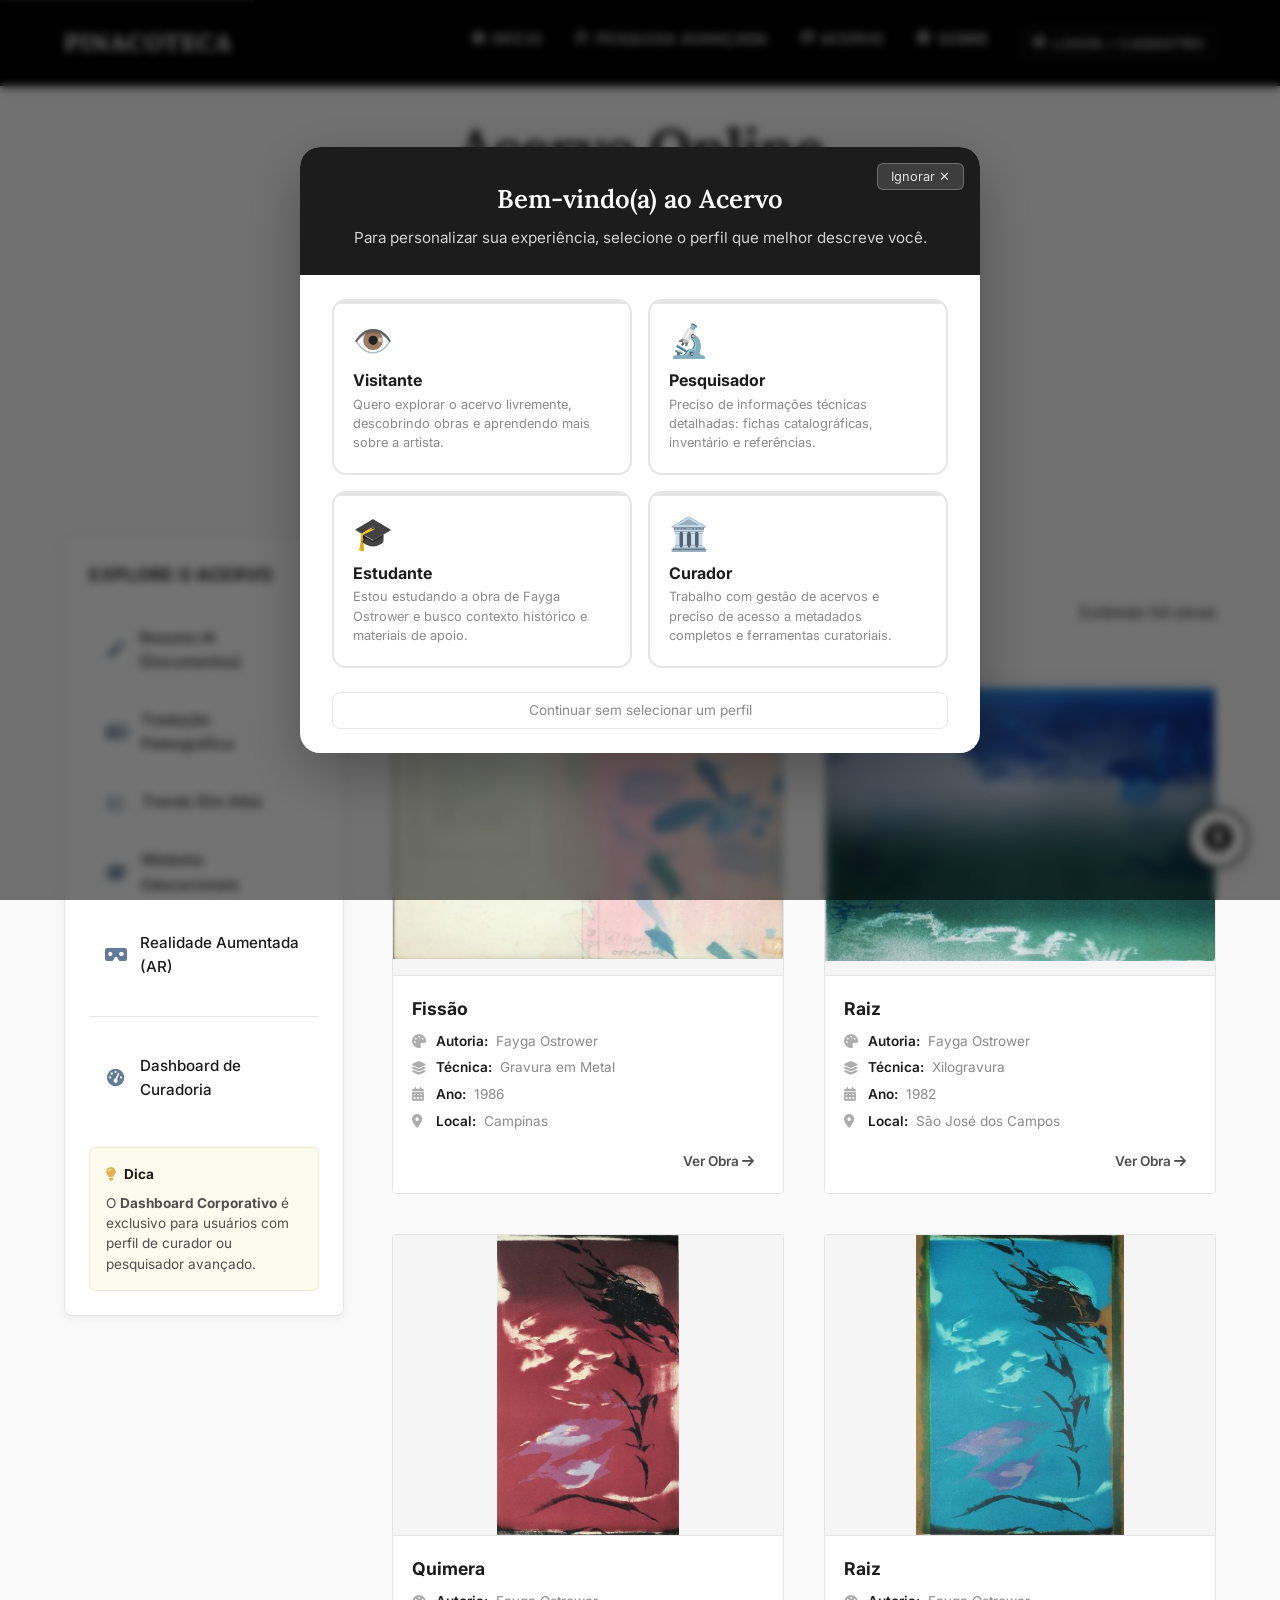
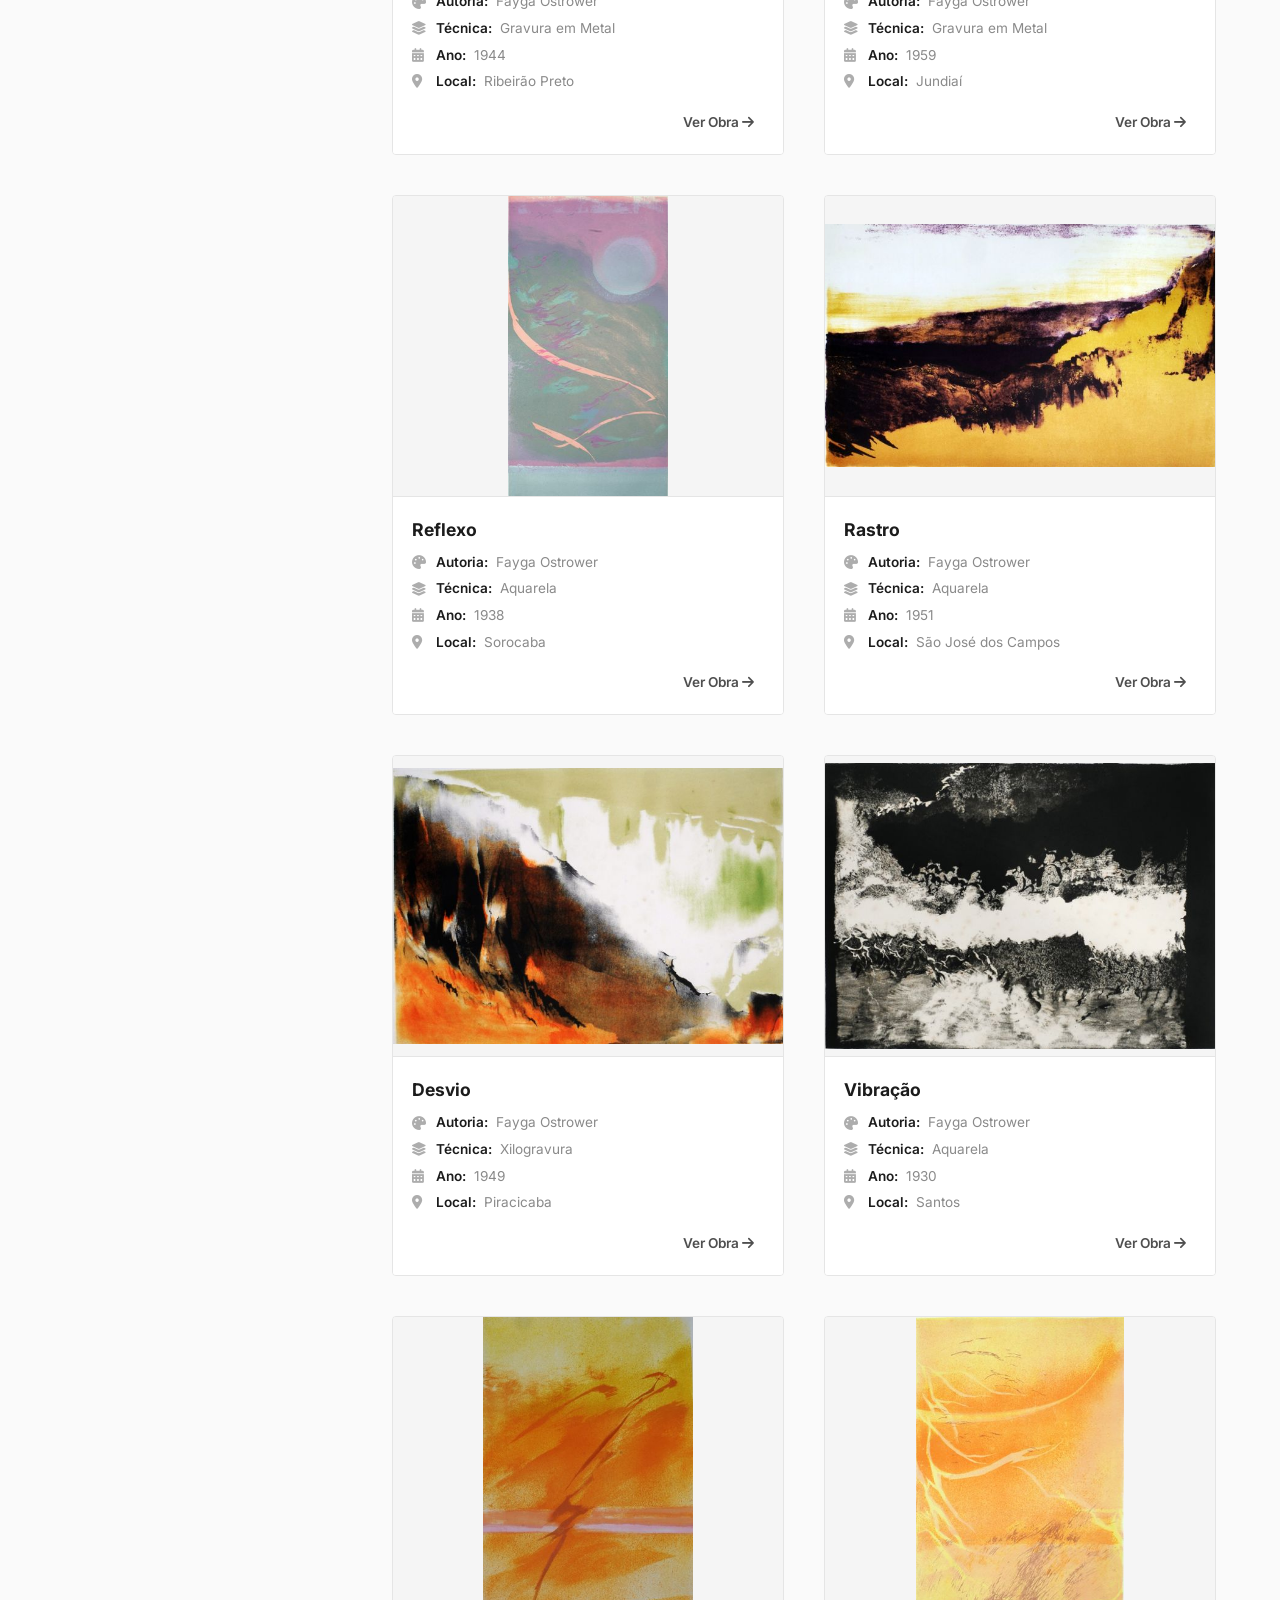
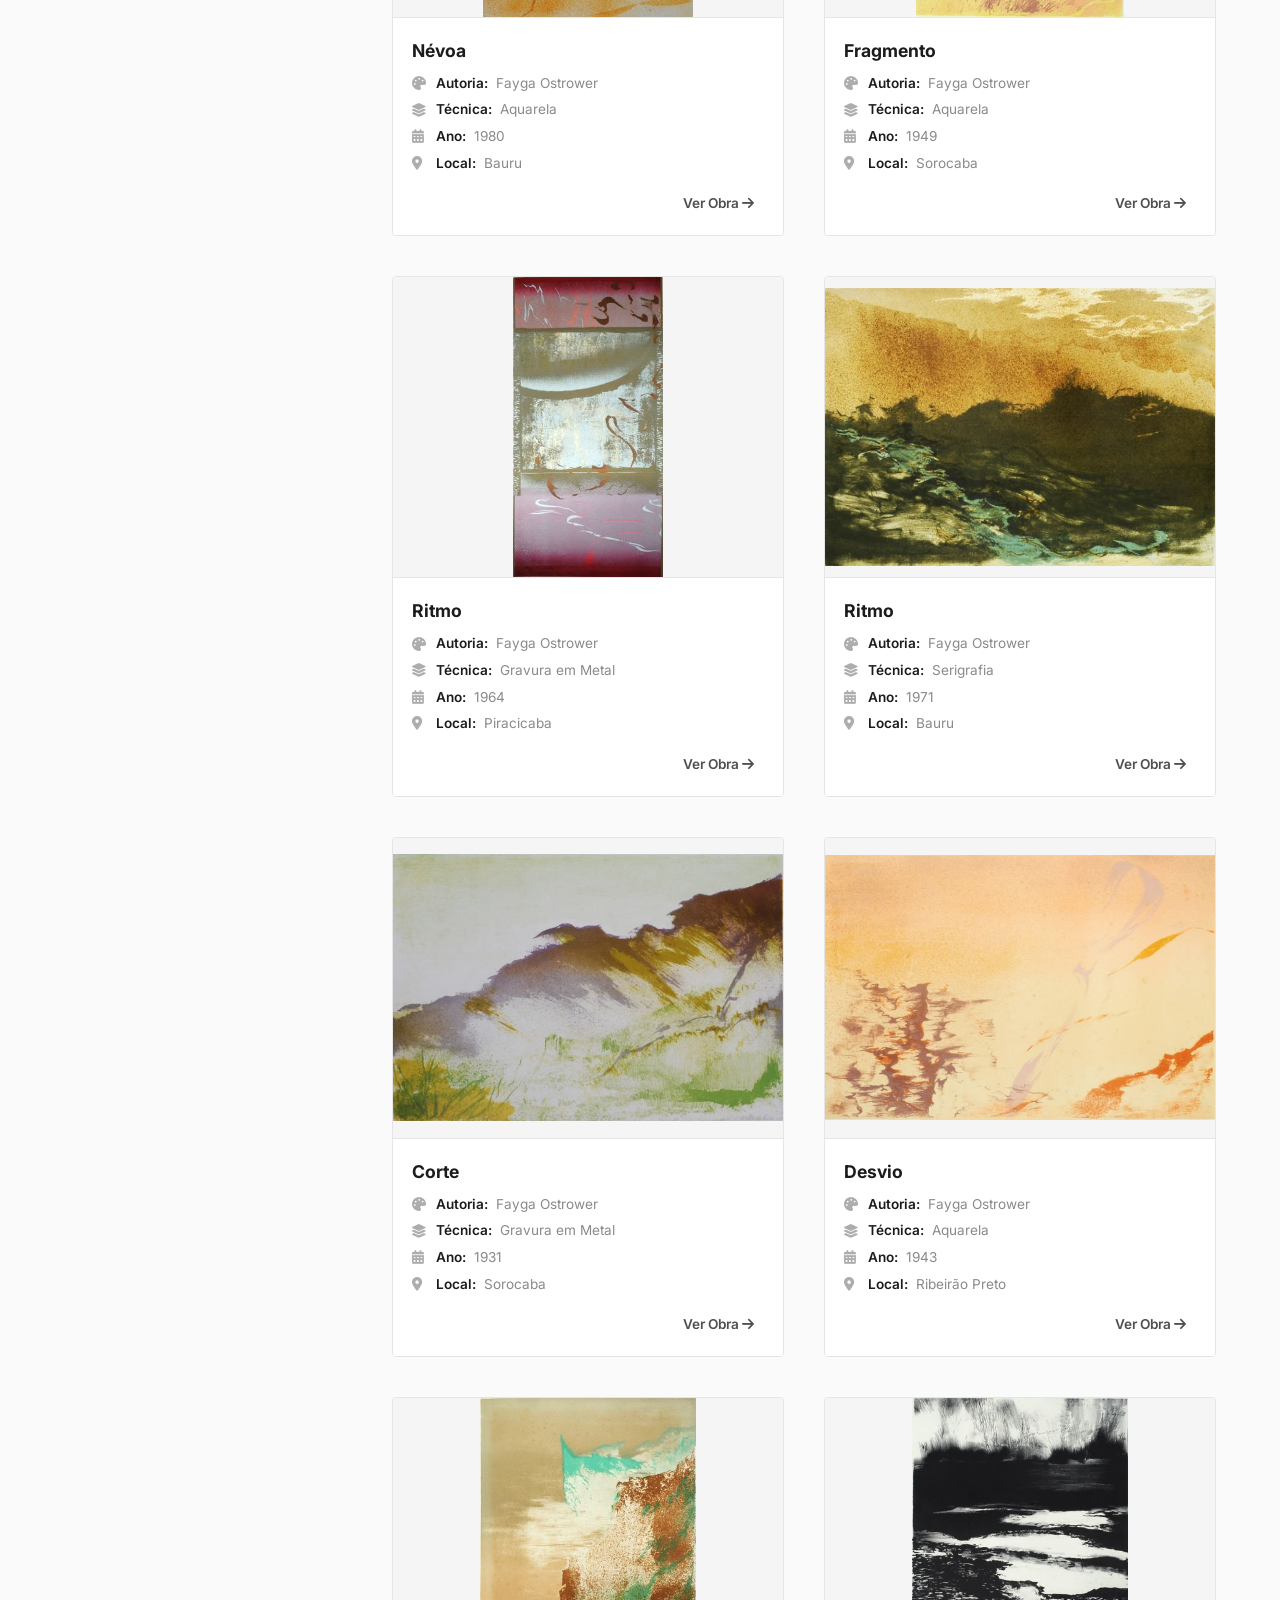
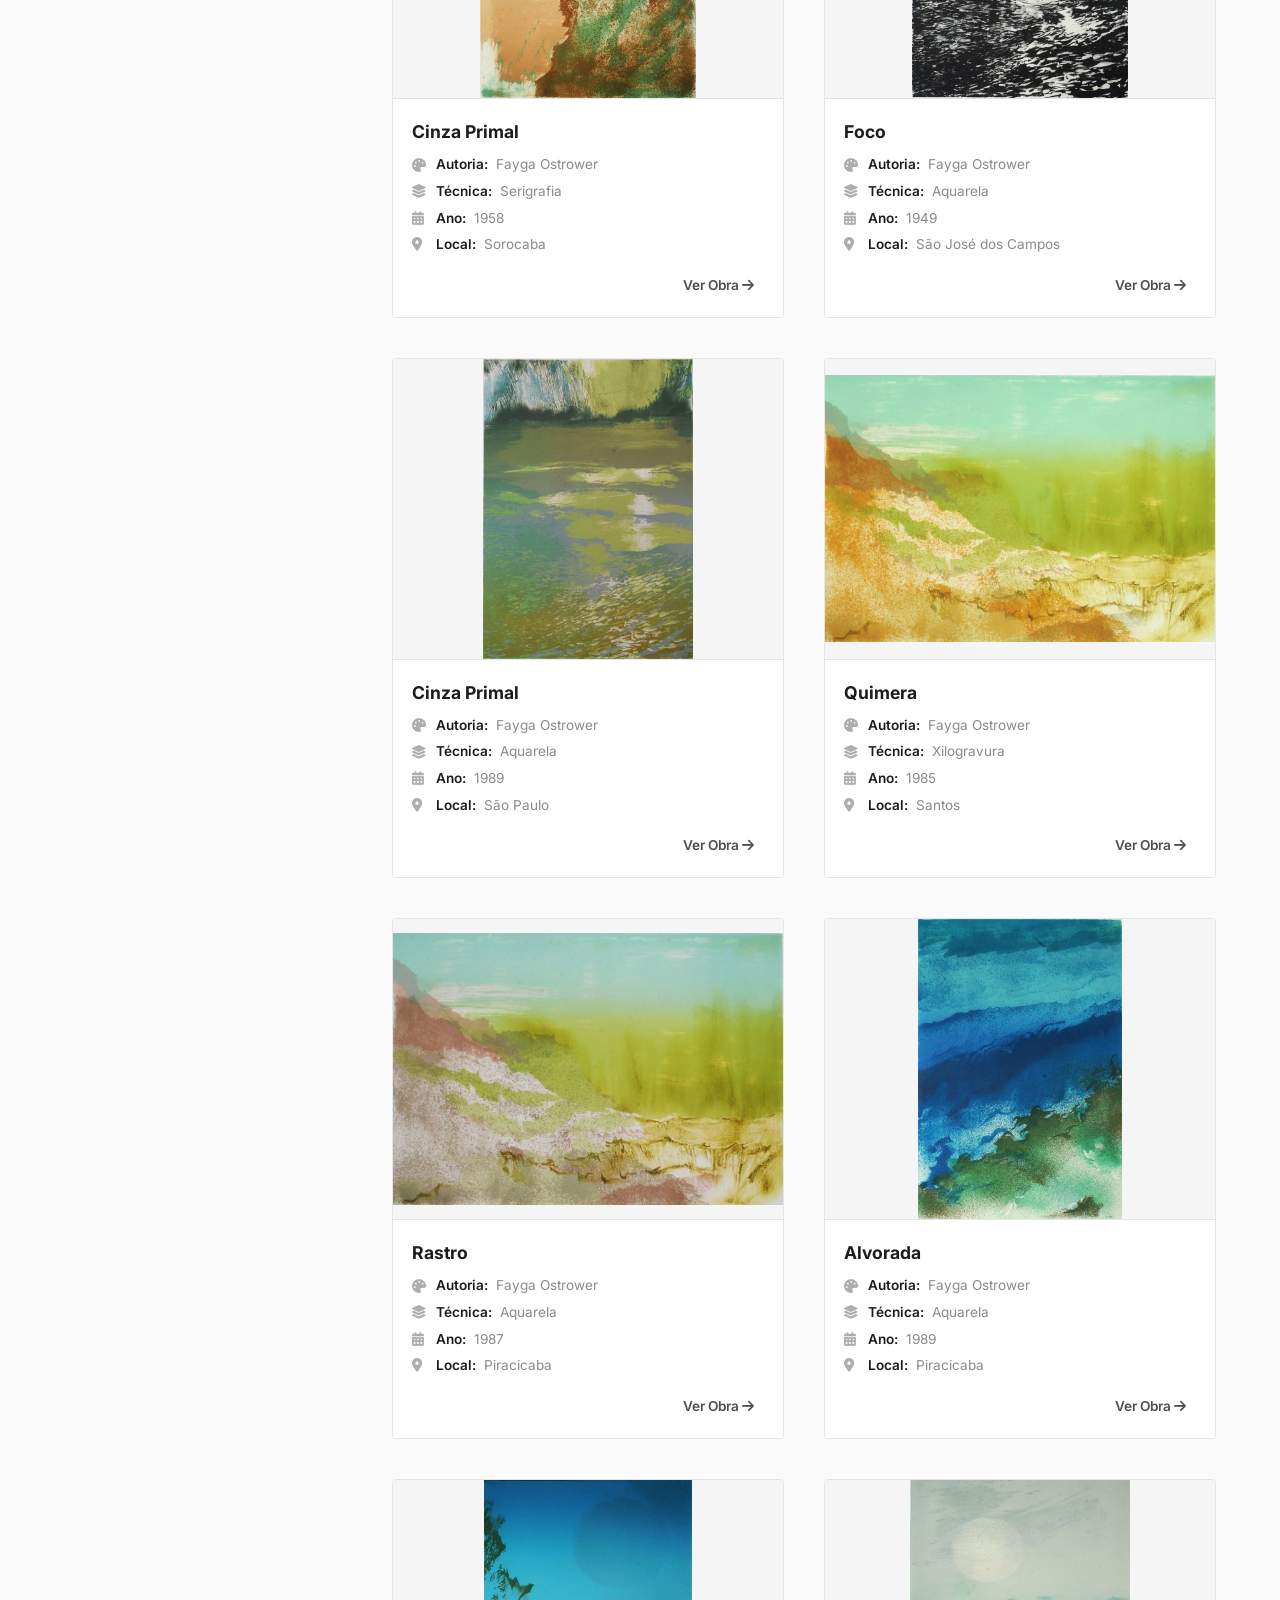
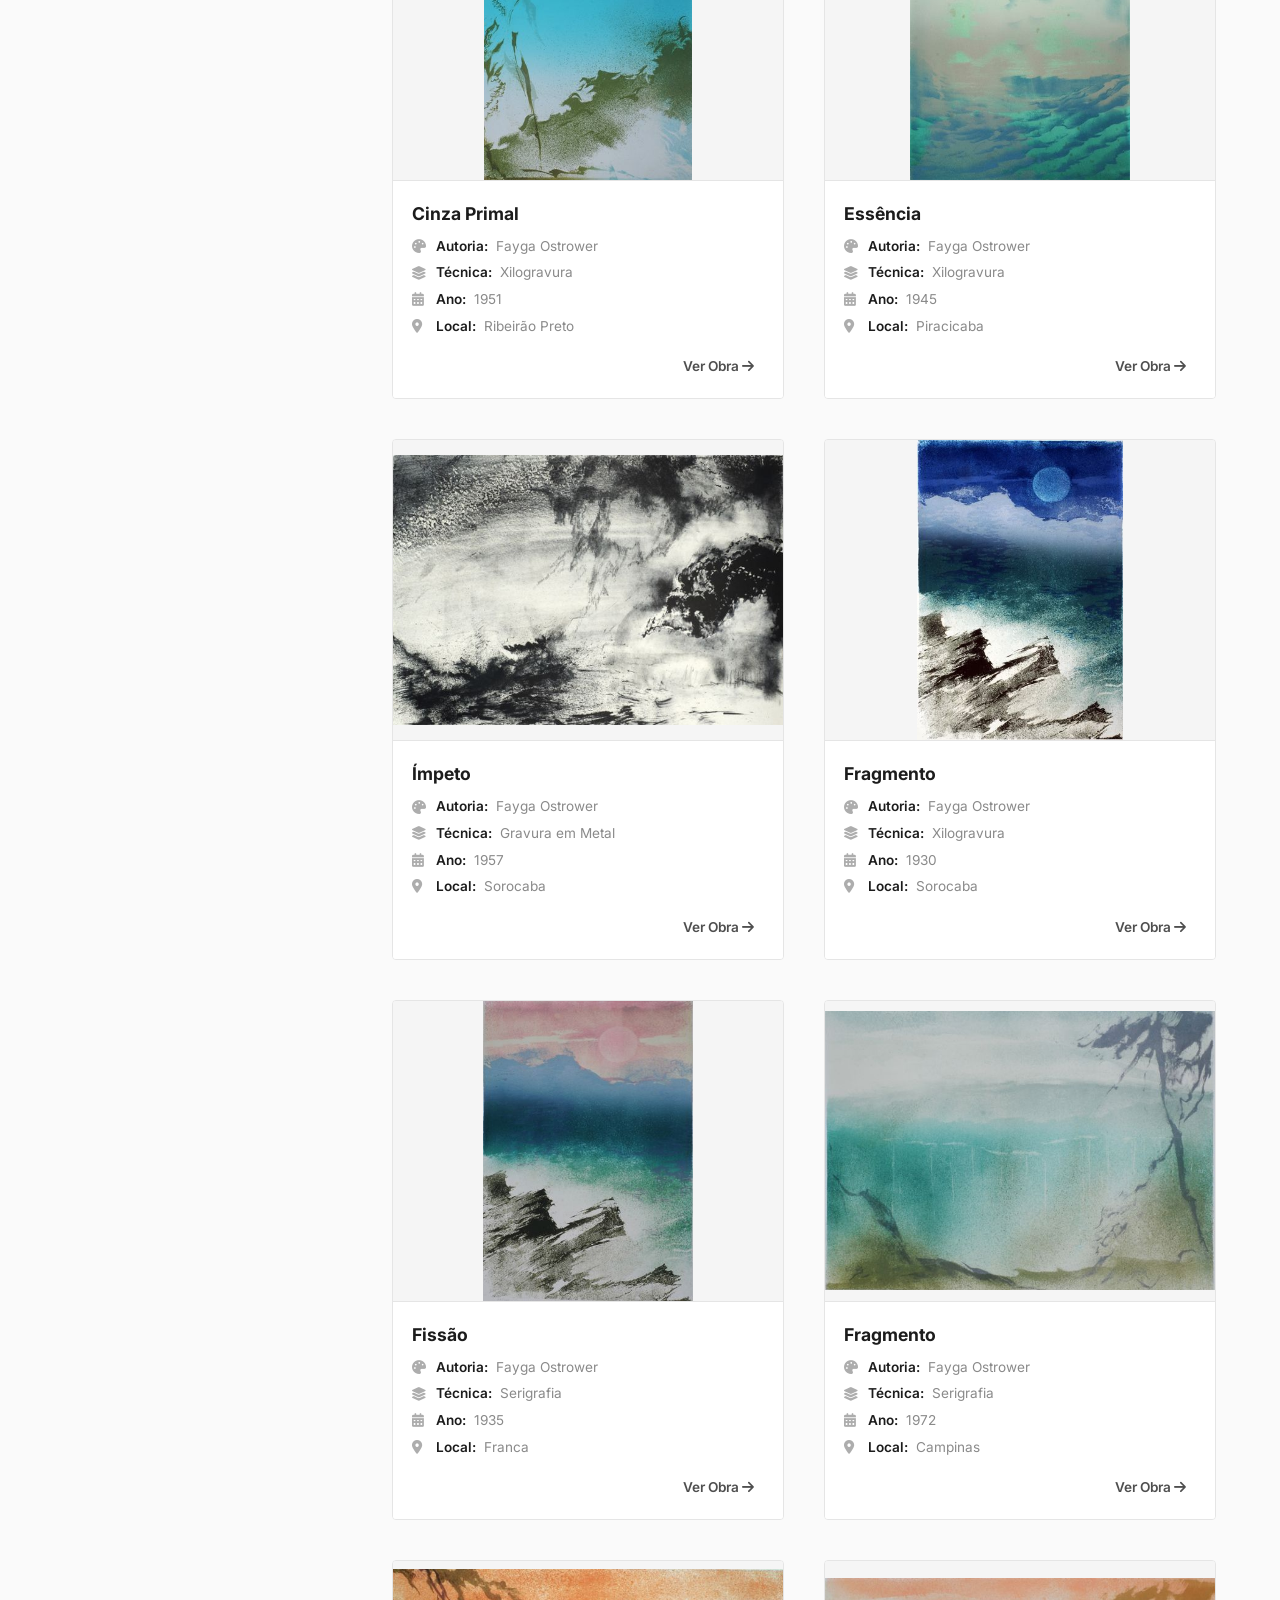
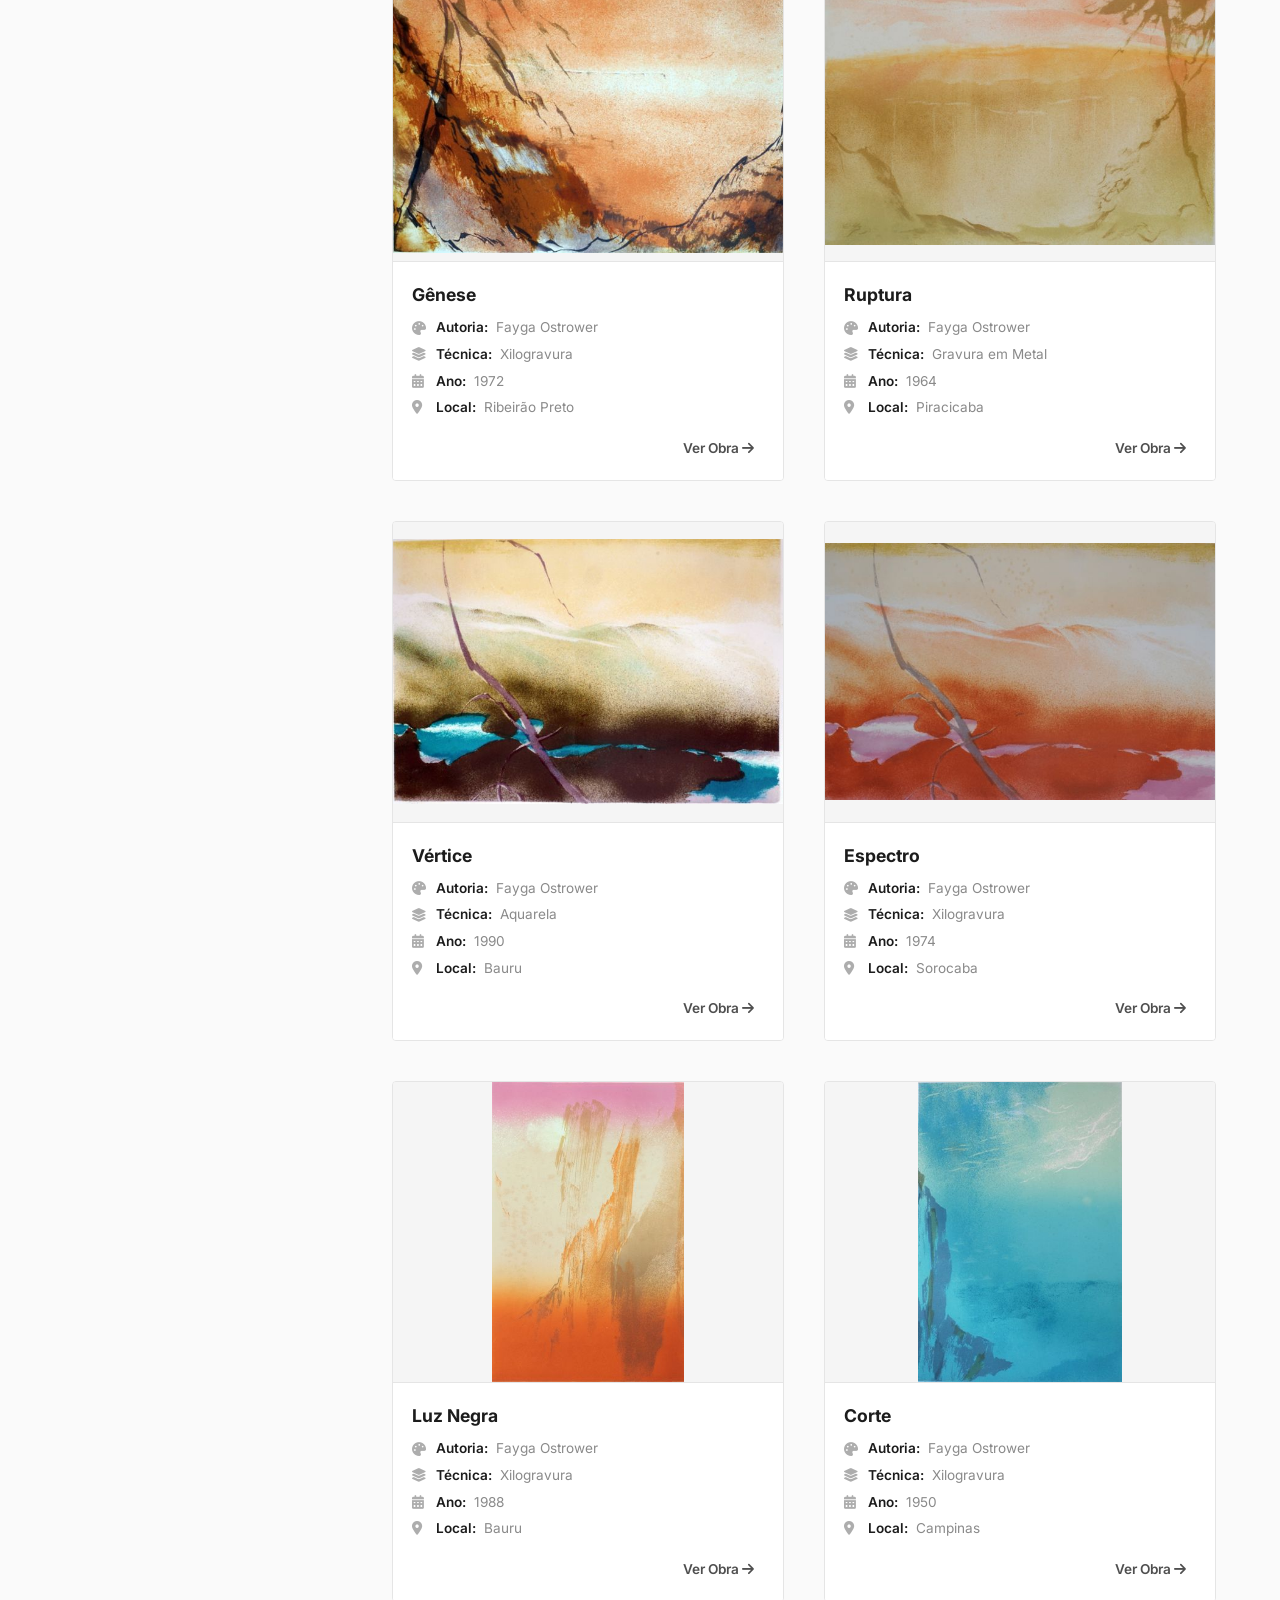
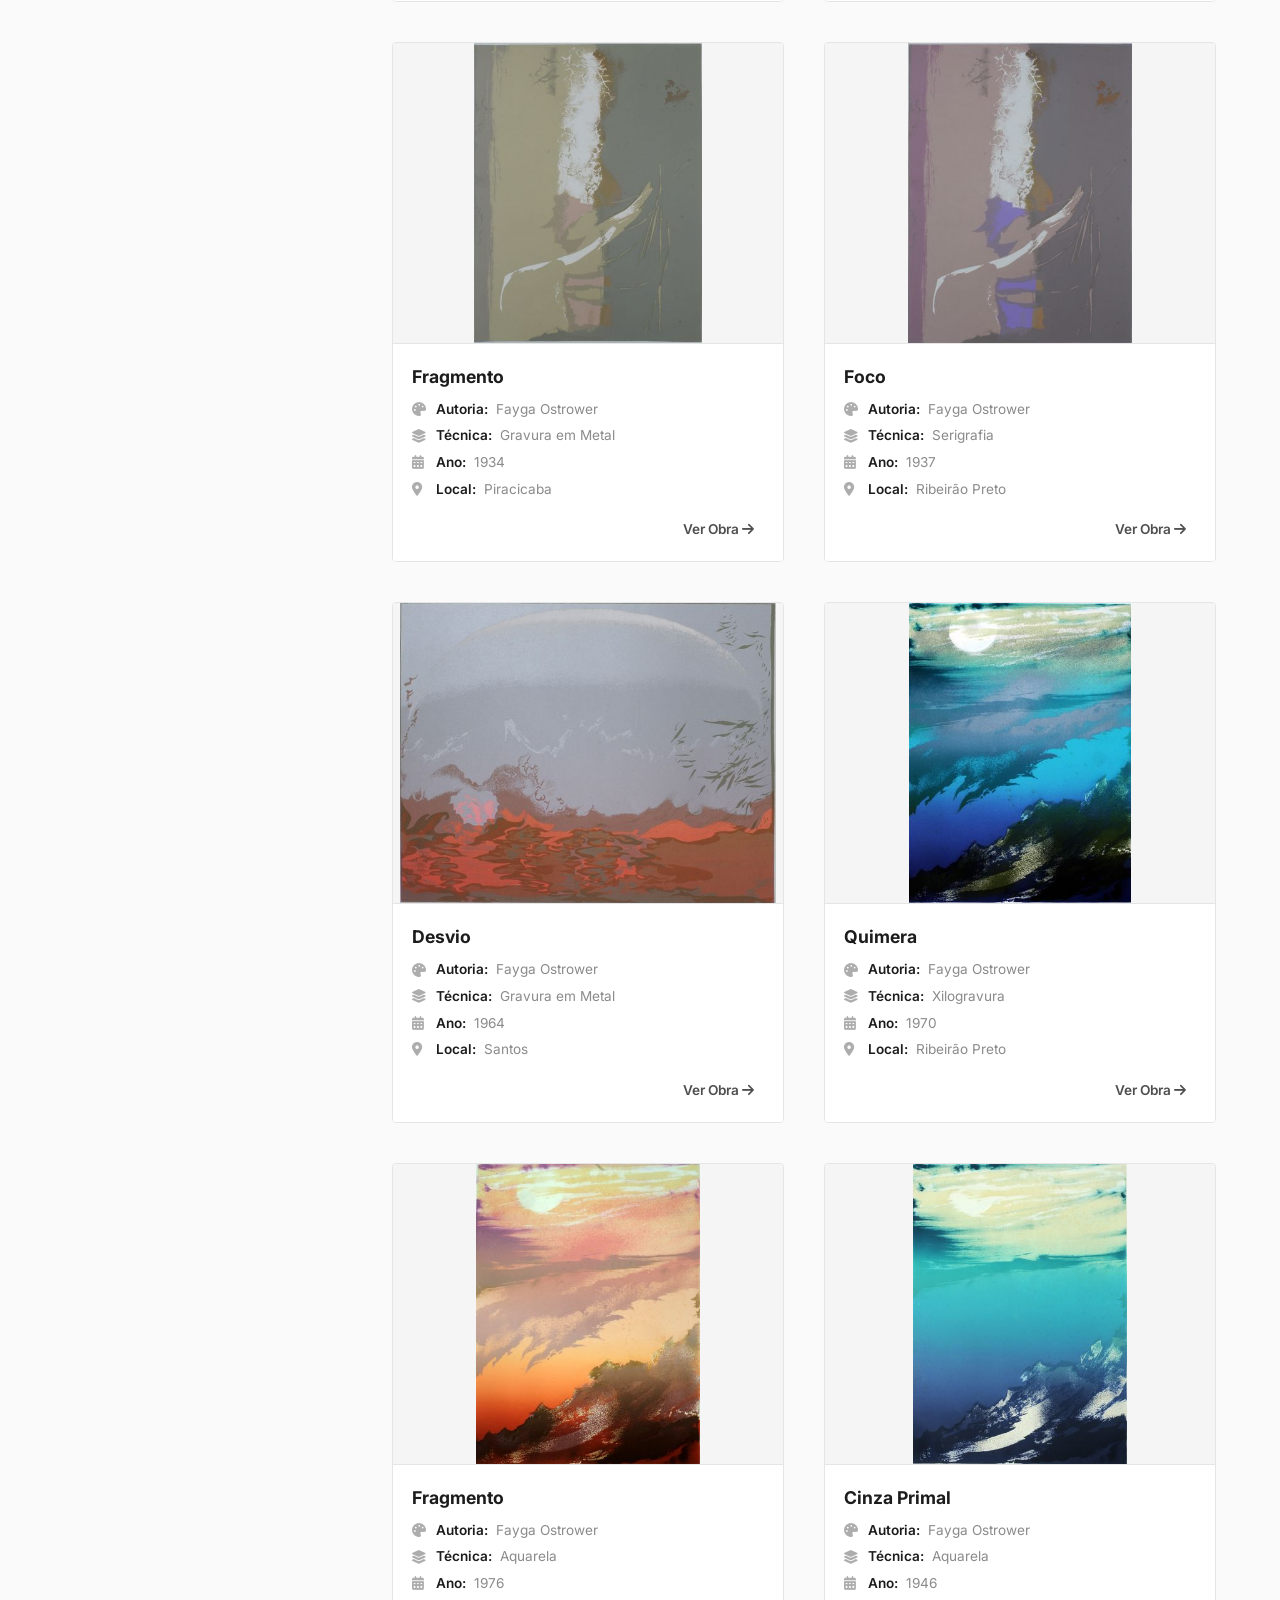
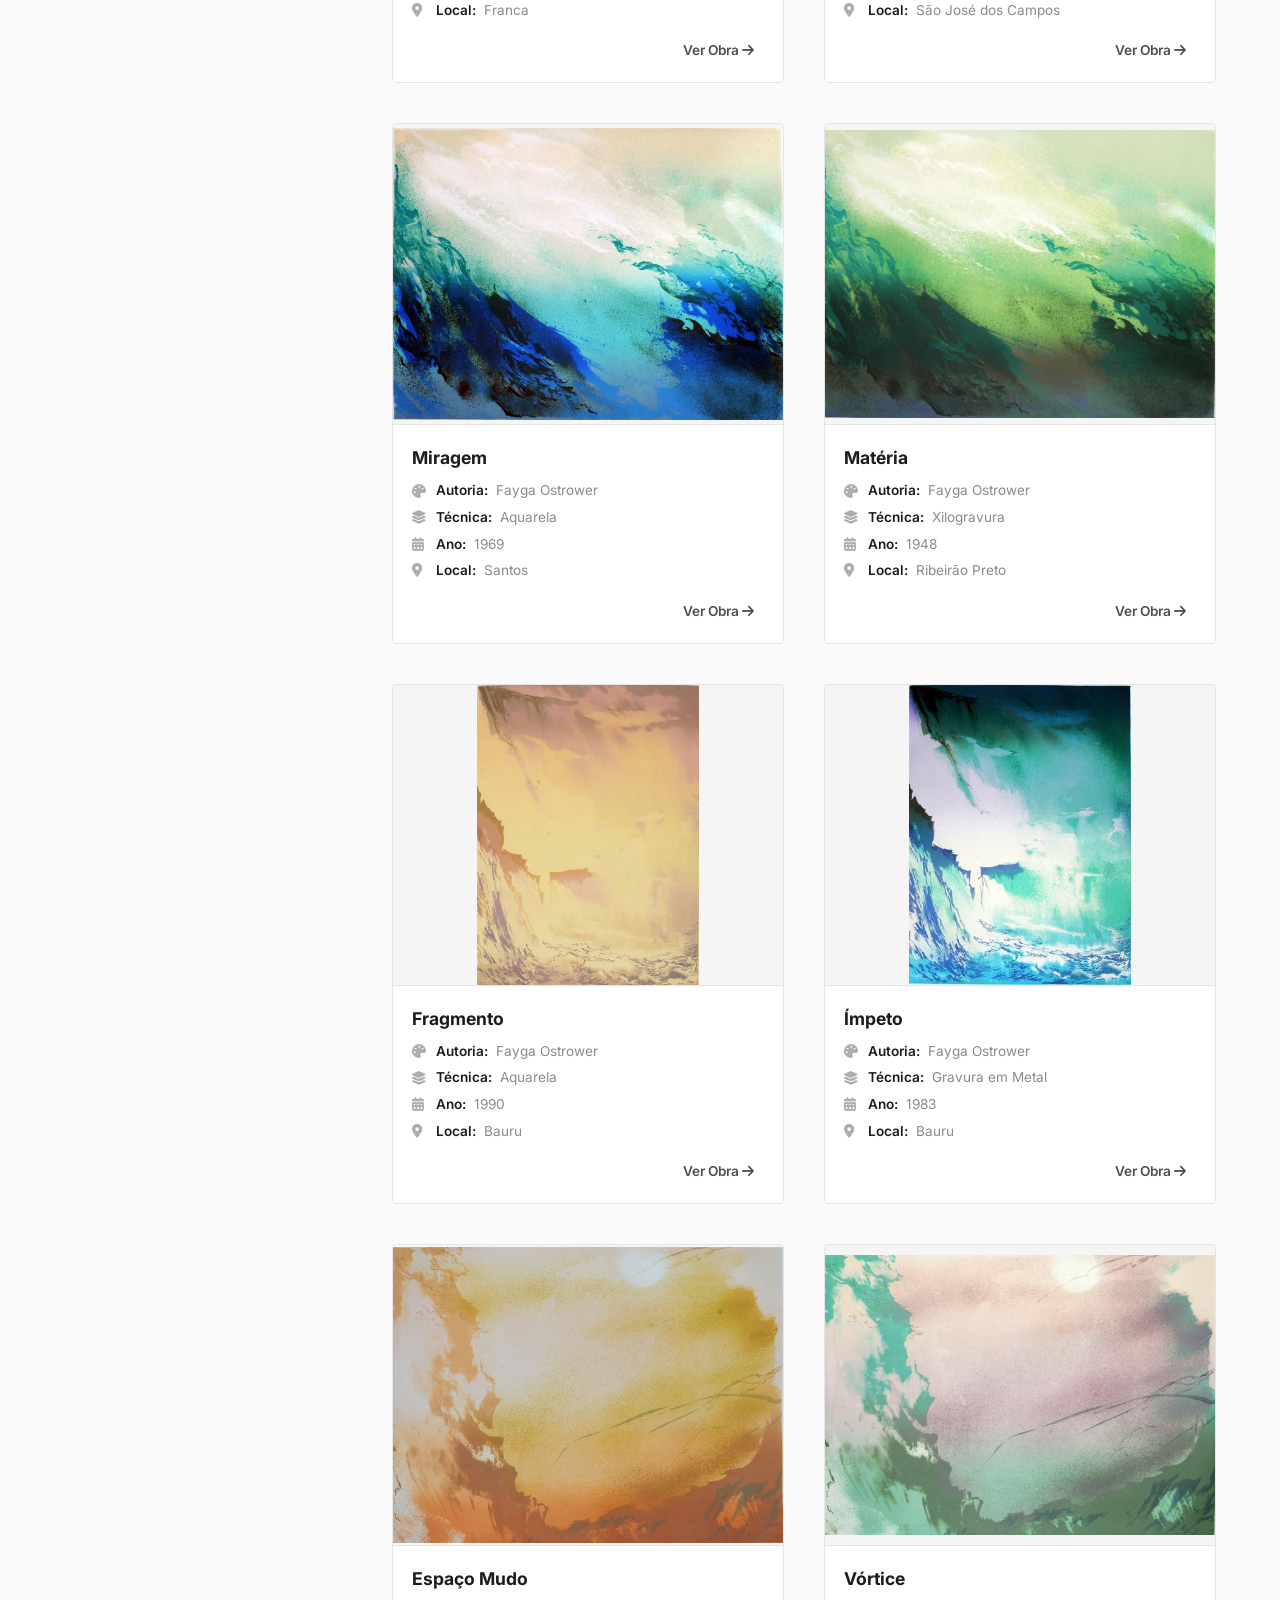
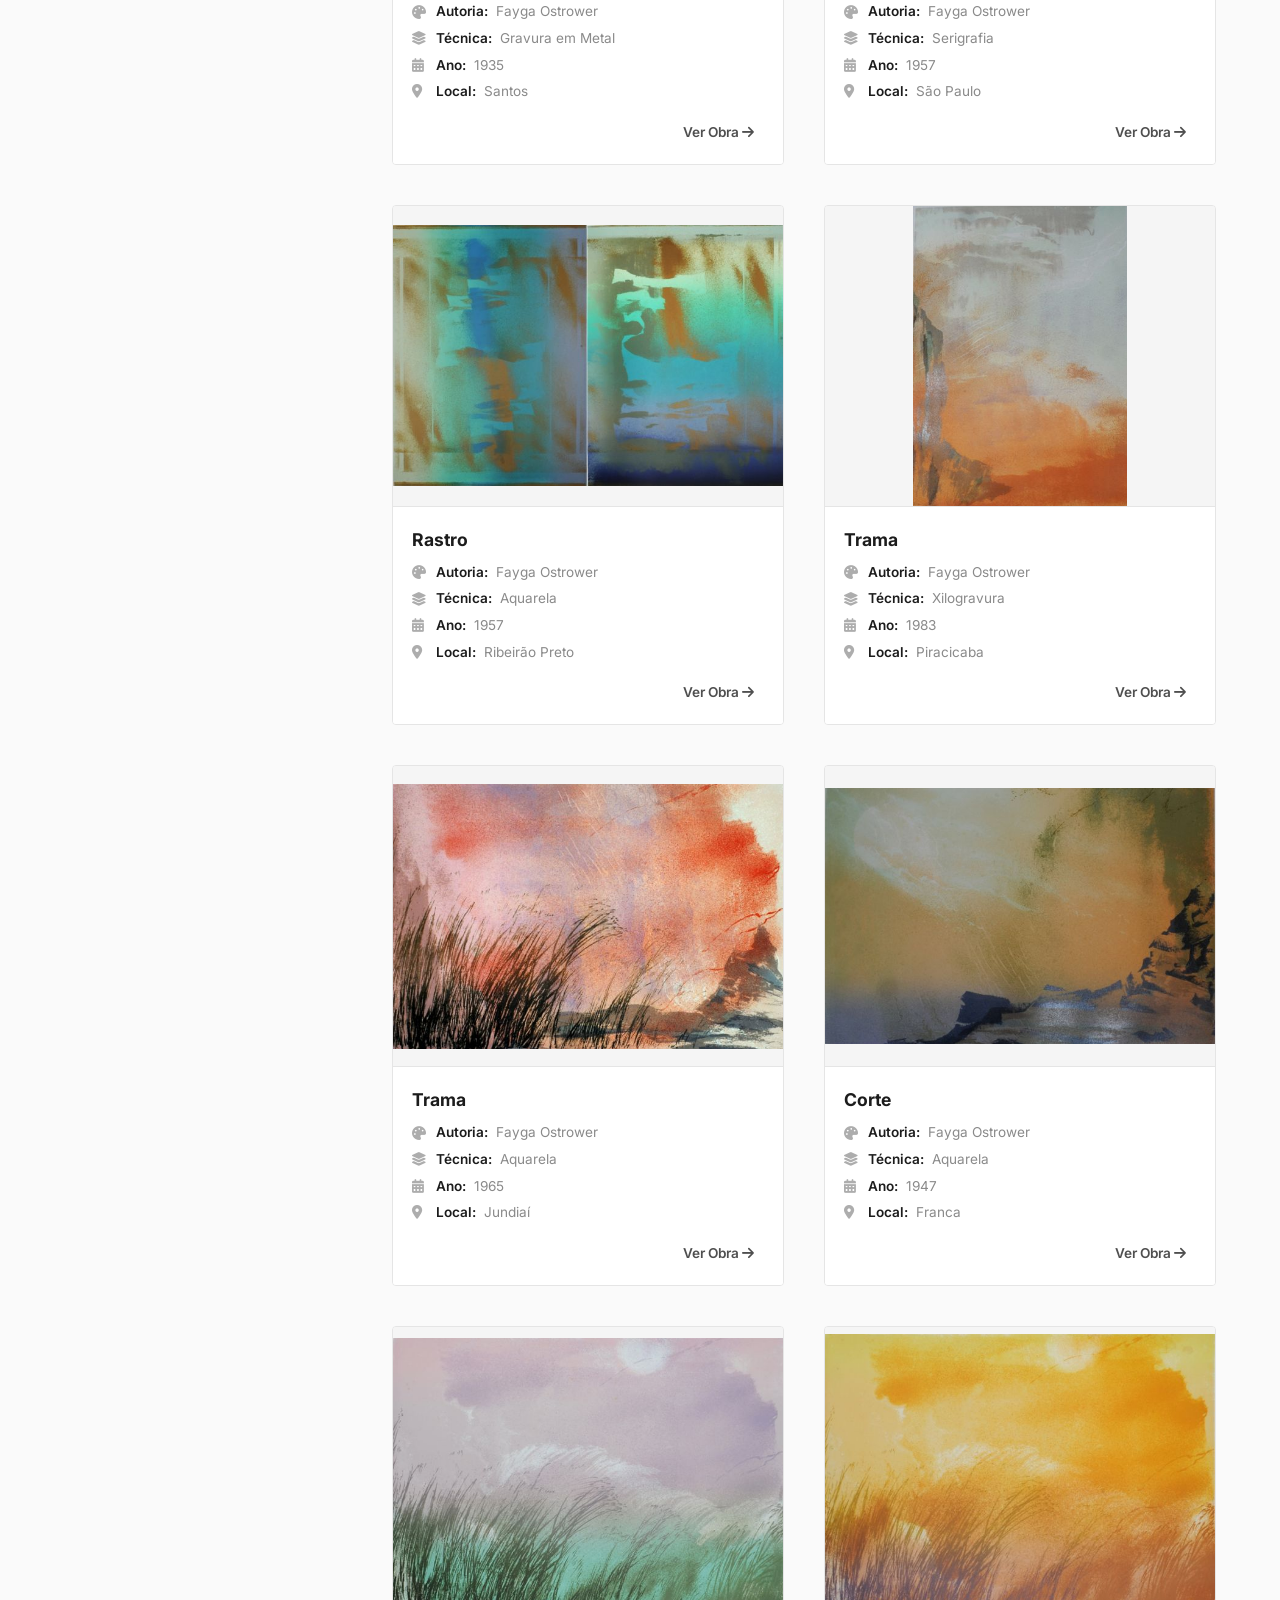
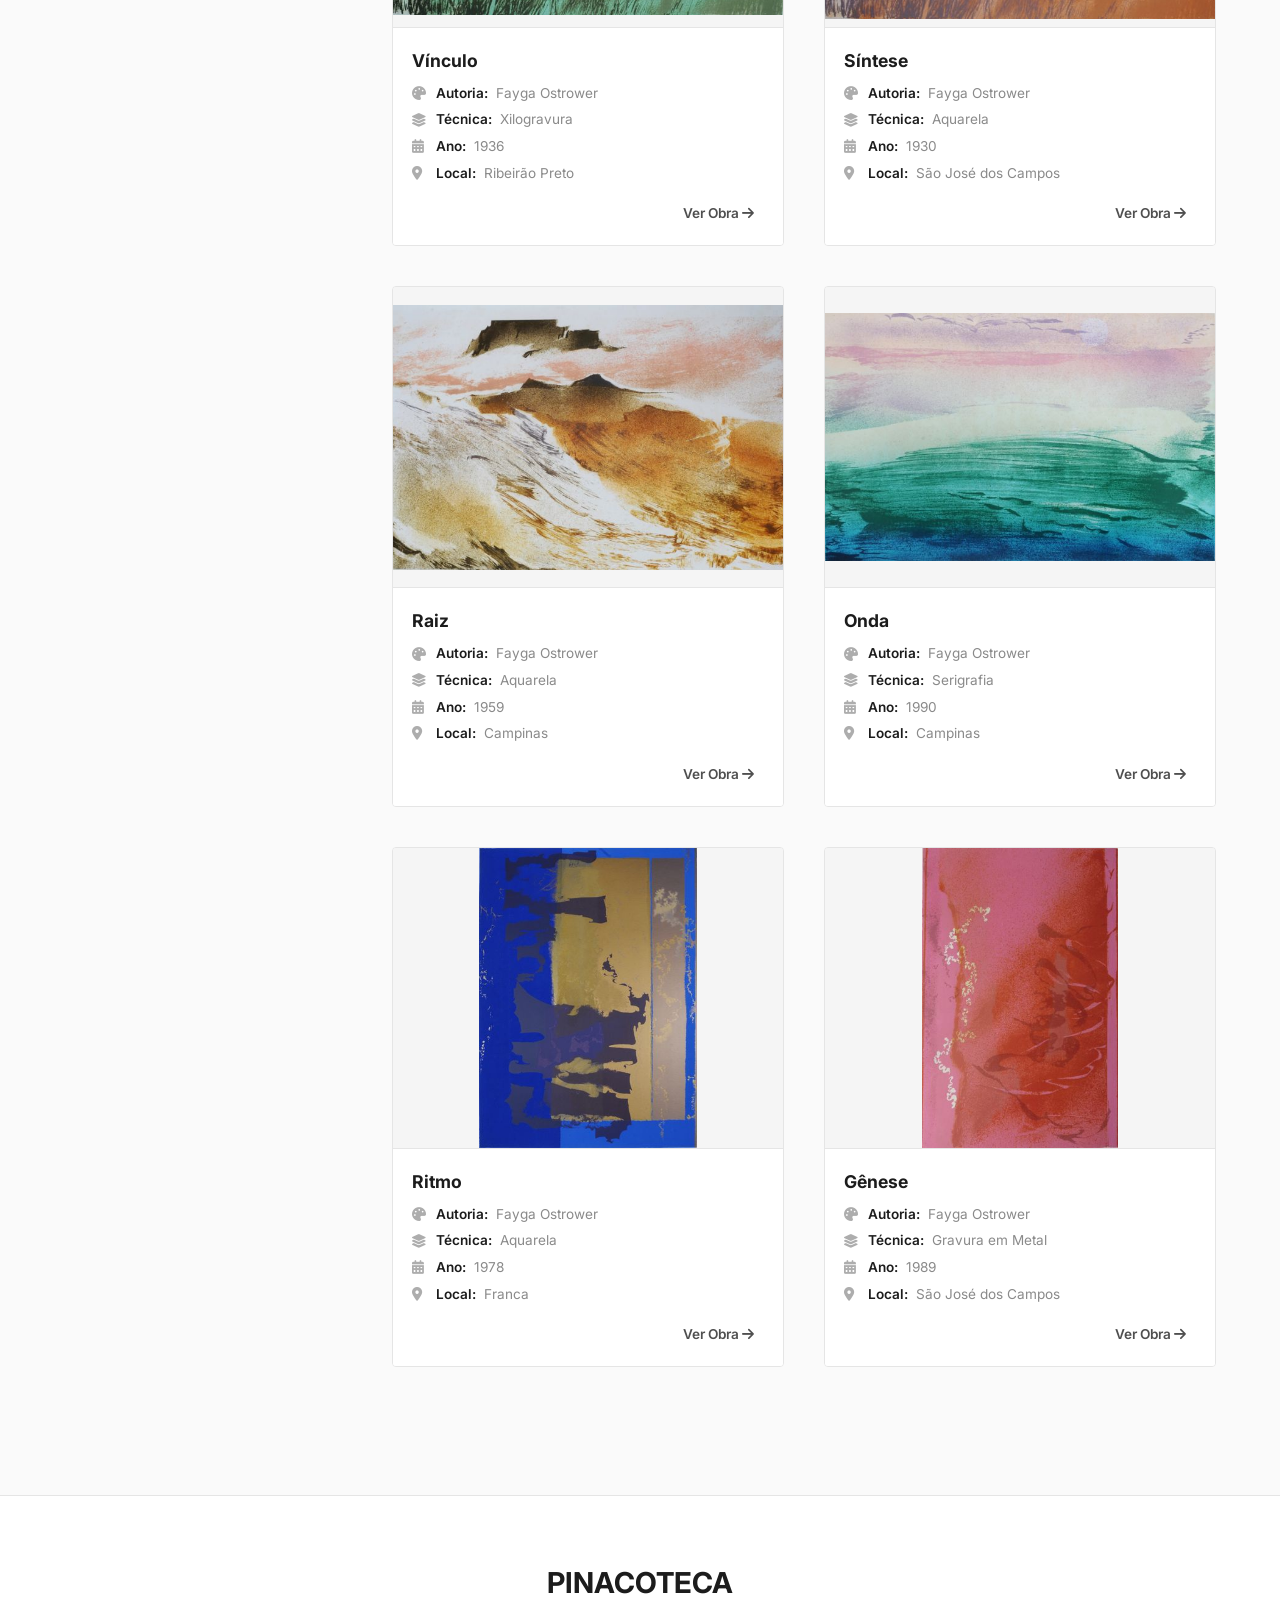
==== index.html @ 17065df4 "feat: protótipo Pinacoteca Fayga Ostrower - versão apresentação" ====
<!DOCTYPE html>
<html lang="pt-br">
<head>
    <meta charset="UTF-8">
    <meta name="viewport" content="width=device-width, initial-scale=1.0">
    <title>Pinacoteca - Acervo Fayga Ostrower</title>
    <link rel="icon" type="image/svg+xml" href="favicon.svg">
    <link href="https://fonts.googleapis.com/css2?family=Lora:ital,wght@0,400;0,500;0,600;0,700;1,400&family=Inter:wght@300;400;500;600;700&display=swap" rel="stylesheet">
    <link rel="stylesheet" href="style.css">
    <!-- Font Awesome for icons -->
    <link rel="stylesheet" href="https://cdnjs.cloudflare.com/ajax/libs/font-awesome/6.0.0/css/all.min.css">
</head>
<body>
    <a href="#main-content" class="skip-link">Pular para o conteúdo principal</a>
    <nav id="navbar" aria-label="Navegação principal">
        <a href="index.html" class="logo" style="text-decoration: none;">PINACOTECA</a>
        <ul class="nav-links">
            <li><a href="index.html" title="Início"><i class="fas fa-home"></i> <span class="nav-label">Início</span></a></li>
            <li><a href="advanced-search.html" title="Pesquisa Avançada"><i class="fas fa-sliders"></i> <span class="nav-label">Pesquisa Avançada</span></a></li>
            <li><a href="#" title="Acervo"><i class="fas fa-images"></i> <span class="nav-label">Acervo</span></a></li>
            <li><a href="#" title="Sobre"><i class="fas fa-info-circle"></i> <span class="nav-label">Sobre</span></a></li>
            <li><a href="#" style="border: 1px solid rgba(255,255,255,0.3); padding: 4px 10px; border-radius: 4px;" title="Login / Cadastro"><i class="fas fa-user-circle"></i> <span class="nav-label">Login / Cadastro</span></a></li>
        </ul>
    </nav>

    <header class="hero">
        <div class="hero-content">
            <h1>Acervo Online</h1>
            <p>Pesquise obras de Fayga Ostrower no acervo da Pinacoteca de São Paulo.</p>
            
            <div class="search-container">
                <div style="position: relative;">
                    <i class="fas fa-search search-icon" aria-hidden="true"></i>
                    <label for="searchInput" class="sr-only" style="position: absolute; width: 1px; height: 1px; padding: 0; margin: -1px; overflow: hidden; clip: rect(0,0,0,0); border: 0;">Buscar obras</label>
                    <input type="text" id="searchInput" class="search-bar" placeholder="Busque por obras, temas ou anos..." aria-label="Campo de busca de obras">
                </div>
                <div style="margin-top: 1rem; text-align: right;">
                    <a href="advanced-search.html" class="btn btn-secondary"><i class="fas fa-sliders-h"></i> Pesquisa Avançada</a>
                </div>
            </div>
        </div>
    </header>

    <div class="layout-container">
        <aside class="sidebar" aria-label="Ferramentas e Recursos Adicionais">
            <h3 class="sidebar-title">Explore o Acervo</h3>
            <ul class="sidebar-menu">
                <li><a href="#"><i class="fas fa-magic"></i> Resumo IA (Documentos)</a></li>
                <li><a href="#"><i class="fas fa-language"></i> Tradução Paleográfica</a></li>
                <li><a href="#"><i class="fas fa-chart-line"></i> Trends (Em Alta)</a></li>
                <li><a href="#"><i class="fas fa-graduation-cap"></i> Módulos Educacionais</a></li>
                <li><a href="#"><i class="fas fa-vr-cardboard"></i> Realidade Aumentada (AR)</a></li>
                <li class="sidebar-divider"></li>
                <li><a href="#"><i class="fas fa-tachometer-alt"></i> Dashboard de Curadoria</a></li>
            </ul>
            
            <div class="sidebar-card">
                <h4><i class="fas fa-lightbulb" style="color:#E3B04B;"></i> Dica</h4>
                <p>O <strong>Dashboard Corporativo</strong> é exclusivo para usuários com perfil de curador ou pesquisador avançado.</p>
            </div>
        </aside>

        <main id="main-content" class="gallery-content">
            <div class="section-header">
                <div>
                    <h2>Coleção Fayga Ostrower</h2>
                    <p class="text-light">Resultados contendo obras, gravuras e matrizes da artista.</p>
                </div>
                <div id="resultsCount" class="text-light" aria-live="polite">Exibindo todas as obras</div>
            </div>

            <div id="gallery" class="gallery-grid">
                <!-- Cards will be injected by JavaScript -->
            </div>
        </main>
    </div>

    <footer>
        <div class="footer-logo">PINACOTECA</div>
        <p>Acervo digital aberto ao público.</p>
        <div class="copyright">
            &copy; 2026 Pinacoteca | Protótipo Educacional
        </div>
    </footer>

    <!-- Accessibility Floating Button (panel injected by accessibility.js) -->
    <div class="acc-trigger" role="button" aria-label="Menu de Acessibilidade" aria-expanded="false" tabindex="0">
        <i class="fas fa-universal-access"></i>
        <div class="acc-tooltip">Acessibilidade</div>
    </div>

    <script src="script.js"></script>
    <script src="accessibility.js"></script>
    <script src="profile.js"></script>
</body>
</html>
---- style.css ----
@import url('https://fonts.googleapis.com/css2?family=Lora:ital,wght@0,400;0,500;0,600;0,700;1,400&family=Inter:wght@300;400;500;600;700&display=swap');
:root {
    /* 2.1 Superficies */
    --bg-color: #FAFAFA;
    --white: #FFFFFF;
    --border-color: #E5E5E5;

    /* 2.2 Hierarquia de Textos */
    --primary-color: #1C1C1C; /* Preto Grafite */
    --text-color: #1C1C1C;
    --text-medium: #4F4F4F; /* Cinza Medio */
    --text-light: #8A8A8A; /* Cinza Claro (Metadata) */

    /* 2.3 Escala de Destaque Mapeada */
    --accent-color: #3D5A80;    /* Azul Ardósia — Primária */
    --accent-hover: #5B7FA6;    /* Claro */
    --accent-active: #2B4560;   /* Escuro */
    --accent-highlight: #C8D8EA; /* Suave */
    --disabled: #BDBDBD;

    /* 2.4 Cores Semanticas */
    --color-error: #D64545;
    --color-success: #2E7D32;
    --color-warning: #ED6C02;
    --color-info: #0288D1;

    /* Miscelanea */
    --glass-bg: rgba(255, 255, 255, 0.9);
    --glass-border: rgba(0, 0, 0, 0.1);
    --shadow: 0 4px 12px 0 rgba(0, 0, 0, 0.05);
    --transition: all 0.3s cubic-bezier(0.25, 0.8, 0.25, 1);
    --focus-ring: 0 0 0 2px var(--accent-hover);
}

/* Skip Link */
.skip-link {
    position: absolute;
    top: -40px;
    left: 0;
    background: var(--primary-color);
    color: var(--white);
    padding: 8px;
    z-index: 2000;
    transition: top 0.3s;
    text-decoration: none;
    font-weight: 600;
}

.skip-link:focus {
    top: 0;
}

* {
    margin: 0;
    padding: 0;
    box-sizing: border-box;
}

*:focus-visible {
    outline: 2px solid var(--accent-hover);
    outline-offset: 2px;
}

body {
    font-family: 'Inter', sans-serif;
    background-color: var(--bg-color);
    color: var(--text-color);
    line-height: 1.6;
    overflow-x: hidden;
}

h1, h2, h3, .serif, .logo {
    font-family: 'Lora', serif;
    font-weight: 600;
}

/* Navigation */
nav {
    display: flex;
    justify-content: space-between;
    align-items: center;
    padding: 1.5rem 5%;
    position: fixed;
    top: 0;
    width: 100%;
    z-index: 1000;
    background: #000;
    transition: var(--transition);
    box-shadow: 0 2px 10px rgba(0,0,0,0.2);
}

nav.scrolled {
    background: #000;
    box-shadow: 0 4px 15px rgba(0,0,0,0.4);
}

.logo {
    font-size: 1.5rem;
    font-weight: 700;
    color: #fff;
    letter-spacing: 1px;
    display: flex;
    align-items: center;
    gap: 0.5rem;
}

.logo i {
    color: #ccc;
}

.nav-links {
    display: flex;
    gap: 2rem;
    list-style: none;
}

.nav-links a {
    text-decoration: none;
    color: #fff;
    font-weight: 500;
    font-size: 0.9rem;
    text-transform: uppercase;
    letter-spacing: 1px;
    transition: var(--transition);
    display: flex;
    align-items: center;
    gap: 0.4rem;
}

.nav-links a i {
    font-size: 0.8rem;
    opacity: 0.7;
}

.nav-links a:hover {
    color: var(--secondary-color);
}

/* Hero Section */
.hero {
    height: 40vh;
    display: flex;
    flex-direction: column;
    justify-content: center;
    align-items: center;
    text-align: center;
    padding: 0 5%;
    background: var(--bg-color);
    color: var(--primary-color);
    position: relative;
    margin-bottom: 2rem;
    margin-top: 80px; /* offset for nav */
}

.hero::after {
    display: none;
}

.hero h1 {
    font-size: 3.5rem;
    margin-bottom: 1rem;
    font-weight: 700;
    letter-spacing: -1px;
}

.hero p {
    font-size: 1.1rem;
    max-width: 600px;
    margin-bottom: 2rem;
    font-weight: 400;
    color: var(--text-light);
}

/* Search Bar */
.search-container {
    width: 100%;
    max-width: 700px;
    position: relative;
}

.search-bar {
    width: 100%;
    padding: 1rem 1.5rem;
    padding-left: 3.5rem;
    border-radius: 4px;
    border: 1px solid #ccc;
    background: var(--white);
    font-size: 1rem;
    font-family: 'Inter', sans-serif;
    box-shadow: 0 2px 8px rgba(0,0,0,0.05);
    transition: var(--transition);
}

.search-bar:focus {
    outline: none;
    box-shadow: 0 4px 12px rgba(0,0,0,0.1);
    border-color: var(--primary-color);
}

.search-icon {
    position: absolute;
    left: 1.5rem;
    top: 50%;
    transform: translateY(-50%);
    color: var(--primary-color);
    font-size: 1.2rem;
}

/* Gallery Section */
.gallery-section {
    padding: 4rem 5%;
}

.section-header {
    margin-bottom: 3rem;
    display: flex;
    justify-content: space-between;
    align-items: flex-end;
}

.section-header h2 {
    font-size: 2.5rem;
    color: var(--primary-color);
}

.gallery-grid {
    display: grid;
    grid-template-columns: repeat(auto-fill, minmax(300px, 1fr));
    gap: 2.5rem;
}

.card {
    background: var(--white);
    border: 1px solid var(--border-color);
    border-radius: 4px;
    overflow: hidden;
    transition: var(--transition);
    cursor: pointer;
    display: flex;
    flex-direction: column;
}

.card:hover {
    box-shadow: var(--shadow);
    transform: translateY(-2px);
}

.card-image {
    width: 100%;
    height: 300px;
    overflow: hidden;
    background: #f5f5f5;
}

.card-image img {
    width: 100%;
    height: 100%;
    object-fit: contain;
    transition: var(--transition);
}

.card:hover .card-image img {
    transform: scale(1.05);
}

.similarity-overlay {
    position: absolute;
    bottom: 0; left: 0; right: 0;
    background: rgba(0,0,0,0.85);
    color: var(--white);
    padding: 0.8rem;
    font-size: 0.85rem;
    font-family: 'Inter', sans-serif;
    text-align: center;
    transform: translateY(100%);
    opacity: 0;
    transition: all 0.3s ease;
    z-index: 10;
}

.card:hover .similarity-overlay {
    transform: translateY(0);
    opacity: 1;
}

#related-gallery {
    grid-template-columns: repeat(4, 1fr);
    gap: 1.5rem;
}
#related-gallery .card-image {
    height: 200px;
}
@media (max-width: 900px) {
    #related-gallery {
        grid-template-columns: repeat(2, 1fr);
    }
}
@media (max-width: 500px) {
    #related-gallery {
        grid-template-columns: 1fr;
    }
}

.card-info {
    padding: 1.2rem;
    background: var(--white);
    color: var(--text-color);
    border-top: 1px solid var(--border-color);
    display: flex;
    flex-direction: column;
    flex-grow: 1;
}

.card-title {
    font-size: 1.1rem;
    margin-bottom: 0.5rem;
    font-family: 'Inter', sans-serif;
    font-weight: 700;
}

.card-meta {
    font-size: 0.85rem;
    font-family: 'Inter', sans-serif;
    color: var(--text-light);
    display: flex;
    flex-direction: column;
    gap: 0.3rem;
    margin-top: auto;
}

.card-meta span {
    display: flex;
    align-items: center;
    gap: 0.5rem;
}

.card-meta span b {
    font-weight: 600;
    color: var(--primary-color);
}

/* =========================================================
   Accessibility Panel
   ========================================================= */
.acc-trigger {
    position: fixed;
    bottom: 2rem;
    right: 2rem;
    width: 60px;
    height: 60px;
    background: var(--white);
    color: var(--primary-color);
    border-radius: 50%;
    display: flex;
    justify-content: center;
    align-items: center;
    font-size: 1.8rem;
    cursor: pointer;
    box-shadow: 0 4px 20px rgba(0,0,0,0.15);
    z-index: 2000;
    transition: var(--transition);
    border: 2px solid var(--primary-color);
}

.acc-trigger:hover,
.acc-trigger.active {
    transform: scale(1.1);
    background: var(--primary-color);
    color: var(--white);
}

.acc-tooltip {
    position: absolute;
    right: 70px;
    bottom: 15px;
    background: var(--primary-color);
    color: var(--white);
    padding: 0.5rem 1rem;
    border-radius: 8px;
    font-size: 0.8rem;
    white-space: nowrap;
    opacity: 0;
    transform: translateX(20px);
    transition: var(--transition);
    pointer-events: none;
}

.acc-trigger:hover .acc-tooltip {
    opacity: 1;
    transform: translateX(0);
}

/* Accessibility Panel Popup */
.acc-panel {
    position: fixed;
    bottom: 7rem;
    right: 2rem;
    width: 320px;
    background: var(--white);
    border-radius: 16px;
    box-shadow: 0 8px 40px rgba(0,0,0,0.18);
    z-index: 1999;
    border: 1px solid var(--border-color);
    padding: 0;
    overflow: hidden;
    /* Hidden by default */
    opacity: 0;
    transform: translateY(20px) scale(0.95);
    pointer-events: none;
    transition: opacity 0.25s ease, transform 0.25s ease;
}

.acc-panel.open {
    opacity: 1;
    transform: translateY(0) scale(1);
    pointer-events: all;
}

.acc-panel-header {
    background: var(--primary-color);
    color: var(--white);
    padding: 1.2rem 1.5rem;
    display: flex;
    align-items: center;
    justify-content: space-between;
}

.acc-panel-header h3 {
    font-family: 'Inter', sans-serif;
    font-size: 1rem;
    font-weight: 600;
    display: flex;
    align-items: center;
    gap: 0.5rem;
}

.acc-panel-close {
    background: none;
    border: none;
    color: rgba(255,255,255,0.7);
    cursor: pointer;
    font-size: 1rem;
    padding: 4px;
    border-radius: 4px;
    transition: color 0.2s;
}

.acc-panel-close:hover { color: white; }

.acc-panel-body {
    padding: 1.2rem 1.5rem;
    display: flex;
    flex-direction: column;
    gap: 1.2rem;
}

.acc-option-label {
    font-size: 0.8rem;
    font-weight: 700;
    text-transform: uppercase;
    letter-spacing: 0.8px;
    color: var(--text-light);
    margin-bottom: 0.5rem;
    display: flex;
    align-items: center;
    gap: 0.4rem;
}

.acc-option-group {
    border-bottom: 1px solid var(--border-color);
    padding-bottom: 1.2rem;
}

.acc-option-group:last-child {
    border-bottom: none;
    padding-bottom: 0;
}

/* Font size buttons */
.acc-btn-group {
    display: flex;
    gap: 0.5rem;
}

.acc-btn {
    flex: 1;
    padding: 0.5rem;
    border: 1px solid var(--border-color);
    border-radius: 8px;
    background: var(--bg-color);
    cursor: pointer;
    font-family: 'Inter', sans-serif;
    font-size: 0.85rem;
    color: var(--text-color);
    display: flex;
    align-items: center;
    justify-content: center;
    gap: 0.4rem;
    transition: var(--transition);
}

.acc-btn:hover {
    border-color: var(--accent-color);
    color: var(--accent-color);
    background: rgba(61,90,128,0.05);
}

.acc-btn.active {
    background: var(--primary-color);
    color: var(--white);
    border-color: var(--primary-color);
}

/* Toggle switch */
.acc-toggle-row {
    display: flex;
    align-items: center;
    justify-content: space-between;
    font-size: 0.9rem;
    color: var(--text-medium);
    font-weight: 500;
}

.acc-switch {
    position: relative;
    width: 44px;
    height: 24px;
}

.acc-switch input { opacity: 0; width: 0; height: 0; }

.acc-switch-slider {
    position: absolute;
    cursor: pointer;
    inset: 0;
    background: #ccc;
    border-radius: 24px;
    transition: 0.3s;
}

.acc-switch-slider::before {
    content: '';
    position: absolute;
    height: 18px;
    width: 18px;
    left: 3px;
    bottom: 3px;
    background: white;
    border-radius: 50%;
    transition: 0.3s;
}

.acc-switch input:checked + .acc-switch-slider {
    background: var(--accent-color);
}

.acc-switch input:checked + .acc-switch-slider::before {
    transform: translateX(20px);
}

/* Reset button */
.acc-reset-btn {
    width: 100%;
    padding: 0.7rem;
    border: 1px solid var(--border-color);
    border-radius: 8px;
    background: none;
    cursor: pointer;
    font-family: 'Inter', sans-serif;
    font-size: 0.85rem;
    color: var(--text-light);
    transition: var(--transition);
    display: flex;
    align-items: center;
    justify-content: center;
    gap: 0.5rem;
}

.acc-reset-btn:hover {
    border-color: var(--color-error);
    color: var(--color-error);
    background: rgba(214,69,69,0.05);
}

/* Global Body Modifiers (applied by JS) */
body.acc-large-text { font-size: 1.15rem !important; }
body.acc-large-text .card-title { font-size: 1.25rem !important; }
body.acc-large-text .card-meta { font-size: 1rem !important; }
body.acc-large-text h1 { font-size: 4rem !important; }

body.acc-xlarge-text { font-size: 1.3rem !important; }
body.acc-xlarge-text .card-title { font-size: 1.4rem !important; }
body.acc-xlarge-text .card-meta { font-size: 1.1rem !important; }
body.acc-xlarge-text h1 { font-size: 4.5rem !important; }

body.acc-high-contrast {
    --bg-color: #000000 !important;
    --white: #111111 !important;
    --text-color: #FFFFFF !important;
    --text-light: #DDDDDD !important;
    --border-color: #555555 !important;
    --primary-color: #FFFFFF !important;
    filter: contrast(1.4);
}

body.acc-dyslexia-font * {
    font-family: 'Arial', sans-serif !important;
    letter-spacing: 0.08em !important;
    word-spacing: 0.2em !important;
    line-height: 1.9 !important;
}

body.acc-reduced-motion * {
    animation: none !important;
    transition: none !important;
}

body.acc-large-cursor {
    cursor: url("data:image/svg+xml,%3Csvg xmlns='http://www.w3.org/2000/svg' width='32' height='32' viewBox='0 0 32 32'%3E%3Cpath d='M 0,0 L 0,24 L 6,18 L 11,30 L 15,28 L 10,16 L 18,16 Z' fill='black' stroke='white' stroke-width='1'/%3E%3C/svg%3E"), auto !important;
}

/* Footer */
footer {
    padding: 4rem 5%;
    background: var(--white);
    color: var(--primary-color);
    text-align: center;
    margin-top: 4rem;
    border-top: 1px solid var(--border-color);
}

.footer-logo {
    font-family: 'Inter', sans-serif;
    font-weight: 700;
    font-size: 1.8rem;
    margin-bottom: 1rem;
}

.copyright {
    font-size: 0.8rem;
    opacity: 0.6;
    margin-top: 2rem;
}

/* Responsive */

/* --- Breakpoint intermediário: ícones apenas (sem quebra de linha) --- */
@media (max-width: 1050px) {
    .nav-label { display: none; }
    .nav-links { gap: 0.2rem; }
    .nav-links a { padding: 0.4rem 0.6rem; font-size: 1rem; }
    .profile-badge-label { display: none; }
    .profile-badge { padding: 0.3rem 0.5rem; }
}

/* --- Mobile: esconde nav completamente --- */
@media (max-width: 768px) {
    .hero h1 { font-size: 2.5rem; }
    .nav-links { display: none; }
    .gallery-grid { grid-template-columns: 1fr; }
}

/* Taxonomy of Interactive Elements & Buttons */
button, .btn, .btn-primary, .btn-secondary, .btn-ghost, .author-chip, .city-chip {
    transition: var(--transition);
    cursor: pointer;
    font-family: 'Inter', sans-serif;
}

/* Base Styles */
.btn {
    padding: 10px 20px;
    border-radius: 8px;
    display: inline-flex;
    align-items: center;
    justify-content: center;
    gap: 8px;
    text-decoration: none;
    border: none;
}

/* 1. Primary Button */
.btn-primary {
    background-color: var(--accent-color);
    color: var(--white);
    font-weight: 600;
}
.btn-primary:hover {
    background-color: var(--accent-hover);
    color: var(--white);
    transform: translateY(-2px);
    box-shadow: 0 4px 6px rgba(61, 90, 128, 0.2);
}
.btn-primary:active {
    background-color: var(--accent-active);
    transform: translateY(0);
    box-shadow: none;
}

/* 2. Secondary & Chip Elements */
.btn-secondary, .author-chip, .city-chip {
    background-color: var(--bg-color);
    border: 1px solid var(--border-color);
    color: var(--text-color);
}
.btn-secondary:hover, .author-chip:hover, .city-chip:hover {
    background-color: var(--accent-hover);
    color: var(--white);
    border-color: var(--accent-hover);
    transform: translateY(-1px);
}
.btn-secondary:active, .author-chip:active, .city-chip:active {
    background-color: var(--accent-active);
    border-color: var(--accent-active);
    transform: translateY(0);
}

/* 3. Ghost Button */
.btn-ghost {
    background-color: transparent;
    color: var(--text-medium);
    padding: 8px 12px;
    border: none;
    font-weight: 600;
}
.btn-ghost:hover {
    color: var(--accent-hover);
    background-color: rgba(61, 90, 128, 0.05); /* Very light slate blue text highlight */
}
.btn-ghost:active {
    color: var(--accent-active);
    background-color: rgba(61, 90, 128, 0.1);
}

/* Universal Disabled State */
button:disabled, .btn:disabled, .author-chip:disabled, .city-chip:disabled, .disabled {
    background-color: var(--disabled) !important;
    color: var(--white) !important;
    border-color: var(--border-color) !important;
    cursor: not-allowed;
    transform: none !important;
    box-shadow: none !important;
}

/* System Alerts / Semantic Feedbacks */
.alert-error { border-left: 4px solid var(--color-error); background: #fdf2f2; }
.alert-success { border-left: 4px solid var(--color-success); background: #f4fbf5; }
.alert-warning { border-left: 4px solid var(--color-warning); background: #fff8e8; }
.alert-info { border-left: 4px solid var(--color-info); background: #f0f9ff; }


/* =========================================================
   Visual Metaphors (Museum Simulation)
   ========================================================= */

/* 1. Passe-partout (Image Framing Metaphor) */
.passe-partout {
    background-color: var(--white);
    padding: 1.5rem;
    box-shadow: 0 10px 30px rgba(0,0,0,0.1), 0 2px 8px rgba(0,0,0,0.05);
    border: 1px solid var(--border-color);
    border-radius: 4px;
    display: inline-block;
    transition: var(--transition);
}
.passe-partout img {
    display: block;
    max-width: 100%;
    height: auto;
    border: 1px solid rgba(0,0,0,0.03); /* slight inner paper edge */
}
.passe-partout:hover {
    transform: translateY(-4px);
    box-shadow: 0 15px 40px rgba(0,0,0,0.15), 0 5px 15px rgba(0,0,0,0.08);
}

/* 2. Ficha Catalográfica (Typewriter Archive Metaphor) */
.ficha-catalografica {
    background-color: #FDFDFD;
    border: 1px solid #EBEBEB;
    border-left: 4px solid var(--accent-color);
    padding: 1.5rem;
    border-radius: 4px;
    box-shadow: 0 2px 4px rgba(0,0,0,0.02);
    margin-bottom: 2rem;
    position: relative;
    overflow: hidden;
}
.ficha-catalografica::before {
    content: '';
    position: absolute;
    top: 0; right: 0; bottom: 0; left: 0;
    background-image: linear-gradient(0deg, transparent 24%, rgba(200, 200, 200, 0.05) 25%, rgba(200, 200, 200, 0.05) 26%, transparent 27%, transparent 74%, rgba(200, 200, 200, 0.05) 75%, rgba(200, 200, 200, 0.05) 76%, transparent 77%, transparent);
    background-size: 100% 28px;
    pointer-events: none;
    z-index: 0;
}
.ficha-catalografica > * {
    position: relative;
    z-index: 1;
}
.monospace-inv {
    font-family: 'Courier New', Courier, monospace !important;
    font-weight: 600;
    color: var(--primary-color);
    background: #EFEFEF;
    padding: 2px 6px;
    border-radius: 2px;
    letter-spacing: 0.5px;
}

/* =========================================================
   Sistema de Anotações Colaborativas (Crowdsourcing)
   ========================================================= */
.comments-section {
    background: var(--white);
    padding: 2rem;
    border-radius: 8px;
    box-shadow: var(--shadow);
    border: 1px solid var(--border-color);
}

.add-comment-box {
    display: flex;
    gap: 1rem;
    margin-bottom: 2rem;
    background: var(--bg-color);
    padding: 1.5rem;
    border-radius: 8px;
    border: 1px solid var(--border-color);
}

.comment-item {
    display: flex;
    gap: 1rem;
    padding: 1.5rem 0;
    border-bottom: 1px solid var(--border-color);
}

.comment-item:last-child {
    border-bottom: none;
    padding-bottom: 0;
}

.comment-avatar {
    width: 40px;
    height: 40px;
    border-radius: 50%;
    color: white;
    display: flex;
    align-items: center;
    justify-content: center;
    font-weight: 700;
    font-size: 1.2rem;
    flex-shrink: 0;
}

.comment-content {
    flex-grow: 1;
}

.comment-header {
    display: flex;
    align-items: baseline;
    gap: 0.5rem;
    margin-bottom: 0.5rem;
    flex-wrap: wrap;
}

.comment-author {
    font-weight: 600;
    color: var(--primary-color);
}

.comment-role {
    font-size: 0.8rem;
    background: #EFEFEF;
    padding: 2px 6px;
    border-radius: 4px;
    color: var(--text-medium);
}

.comment-date {
    font-size: 0.8rem;
    color: var(--text-light);
    margin-left: auto;
}

.comment-text {
    color: var(--text-color);
    margin-bottom: 0.8rem;
    line-height: 1.5;
}

.comment-actions {
    display: flex;
    gap: 1rem;
}

/* =========================================================
   Sidebar & Layout Container
   ========================================================= */
.layout-container {
    display: grid;
    grid-template-columns: 280px 1fr;
    gap: 3rem;
    padding: 4rem 5%;
    max-width: 1600px;
    margin: 0 auto;
}

@media (max-width: 1024px) {
    .layout-container {
        grid-template-columns: 240px 1fr;
        gap: 2rem;
    }
}

@media (max-width: 900px) {
    .layout-container {
        grid-template-columns: 1fr;
        padding: 2rem 5%;
    }
}

.sidebar {
    background: var(--white);
    padding: 1.5rem;
    border-radius: 8px;
    border: 1px solid var(--border-color);
    box-shadow: var(--shadow);
    height: fit-content;
    position: sticky;
    top: 100px;
}

.sidebar-title {
    font-size: 1.1rem;
    color: var(--primary-color);
    margin-bottom: 1.5rem;
    font-family: 'Inter', sans-serif;
    font-weight: 700;
    text-transform: uppercase;
    letter-spacing: 0.5px;
}

.sidebar-menu {
    list-style: none;
    display: flex;
    flex-direction: column;
    gap: 0.5rem;
}

.sidebar-menu li a {
    display: flex;
    align-items: center;
    gap: 0.8rem;
    padding: 0.8rem 1rem;
    color: var(--text-color);
    text-decoration: none;
    border-radius: 6px;
    transition: var(--transition);
    font-size: 0.95rem;
    font-weight: 500;
}

.sidebar-menu li a i {
    color: var(--accent-color);
    font-size: 1.1rem;
    width: 24px;
    text-align: center;
    opacity: 0.8;
}

.sidebar-menu li a:hover {
    background: #fdfdfd;
    color: var(--accent-color);
    transform: translateX(4px);
    box-shadow: 0 2px 4px rgba(0,0,0,0.02);
    border: 1px solid #f0f0f0;
}

.sidebar-divider {
    height: 1px;
    background: var(--border-color);
    margin: 1rem 0;
}

.sidebar-card {
    margin-top: 2rem;
    background: #FDFBEE;
    border: 1px solid #F0E6D2;
    padding: 1rem;
    border-radius: 6px;
    font-size: 0.85rem;
    color: var(--text-medium);
    line-height: 1.5;
}

.sidebar-card h4 {
    color: var(--primary-color);
    margin-bottom: 0.5rem;
    display: flex;
    align-items: center;
    gap: 0.5rem;
}

/* =========================================================
   Visual Search (Computer Vision UI)
   ========================================================= */

.upload-area {
    border: 2px dashed #D1D1D1;
    border-radius: 12px;
    padding: 2.5rem;
    text-align: center;
    background: #FAFAFA;
    transition: var(--transition);
    cursor: pointer;
    position: relative;
    overflow: hidden;
}

.upload-area:hover, .upload-area.dragover {
    border-color: var(--accent-color);
    background: rgba(61, 90, 128, 0.02);
}

.upload-icon {
    font-size: 2.5rem;
    color: var(--accent-highlight);
    margin-bottom: 1rem;
    display: block;
}

.upload-text h3 {
    font-size: 1.1rem;
    margin-bottom: 0.25rem;
    color: var(--primary-color);
    font-family: 'Inter', sans-serif;
}

.upload-text p {
    font-size: 0.85rem;
    color: var(--text-light);
}

.upload-preview-container {
    display: none;
    margin-top: 1.5rem;
    padding: 1rem;
    background: white;
    border-radius: 8px;
    box-shadow: 0 2px 8px rgba(0,0,0,0.05);
    position: relative;
}

.upload-preview {
    max-width: 150px;
    height: auto;
    border-radius: 4px;
}

.btn-remove-upload {
    position: absolute;
    top: -10px;
    right: -10px;
    background: var(--color-error);
    color: white;
    border: none;
    border-radius: 50%;
    width: 24px;
    height: 24px;
    cursor: pointer;
    display: flex;
    align-items: center;
    justify-content: center;
    font-size: 0.7rem;
    box-shadow: 0 2px 4px rgba(0,0,0,0.2);
}

/* Scanning Animation (AI Simulation) */
.scanning-line {
    position: absolute;
    top: 0;
    left: 0;
    width: 100%;
    height: 4px;
    background: linear-gradient(90deg, transparent, var(--accent-color), transparent);
    box-shadow: 0 0 15px var(--accent-color);
    opacity: 0;
    z-index: 5;
}

.is-scanning .scanning-line {
    animation: scanMove 2s infinite ease-in-out;
    opacity: 1;
}

@keyframes scanMove {
    0% { top: 0; }
    50% { top: 100%; }
    100% { top: 0; }
}

.processing-overlay {
    position: absolute;
    top: 0; left: 0; right: 0; bottom: 0;
    background: rgba(255, 255, 255, 0.8);
    display: none;
    flex-direction: column;
    align-items: center;
    justify-content: center;
    z-index: 10;
    backdrop-filter: blur(2px);
}

.spinner {
    width: 40px;
    height: 40px;
    border: 4px solid #f3f3f3;
    border-top: 4px solid var(--accent-color);
    border-radius: 50%;
    animation: spin 1s linear infinite;
    margin-bottom: 1rem;
}

@keyframes spin {
    0% { transform: rotate(0deg); }
    100% { transform: rotate(360deg); }
}

/* Similarity Labels */
.similarity-badge {
    background: var(--accent-color);
    color: white;
    padding: 0.2rem 0.6rem;
    border-radius: 4px;
    font-size: 0.75rem;
    font-weight: 700;
    margin-bottom: 0.5rem;
    display: inline-block;
}

.visual-search-banner {
    background: linear-gradient(135deg, #1C1C1C, #2D2D2D);
    color: white;
    padding: 1.5rem 2rem;
    border-radius: 12px;
    margin: 2rem 0;
    display: flex;
    justify-content: space-between;
    align-items: center;
    box-shadow: 0 4px 20px rgba(0,0,0,0.15);
}

.visual-search-banner h3 {
    font-family: 'Inter', sans-serif;
    margin-bottom: 0.2rem;
}

.visual-search-banner p {
    font-size: 0.9rem;
    opacity: 0.8;
}

.btn-vision {
    background: var(--white);
    color: var(--primary-color);
    font-weight: 700;
}

.btn-vision:hover {
    background: #f0f0f0;
    transform: scale(1.02);
}

/* =========================================================
   Adaptive Profile System
   ========================================================= */

/* --- Onboarding Overlay --- */
.profile-overlay {
    position: fixed;
    inset: 0;
    background: rgba(0, 0, 0, 0.55);
    backdrop-filter: blur(4px);
    z-index: 3000;
    display: flex;
    align-items: center;
    justify-content: center;
    padding: 1rem;
    opacity: 0;
    animation: fadeInOverlay 0.4s ease 0.6s forwards;
}

@keyframes fadeInOverlay {
    to { opacity: 1; }
}

.profile-onboarding {
    background: var(--white);
    border-radius: 20px;
    max-width: 680px;
    width: 100%;
    box-shadow: 0 20px 60px rgba(0,0,0,0.3);
    overflow: hidden;
    transform: translateY(30px);
    opacity: 0;
    animation: slideUpPanel 0.4s ease 0.6s forwards;
}

@keyframes slideUpPanel {
    to { transform: translateY(0); opacity: 1; }
}

.profile-onboarding-header {
    background: var(--primary-color);
    color: var(--white);
    padding: 2rem 2.5rem 1.5rem;
    text-align: center;
    position: relative;
}

.profile-onboarding-header h2 {
    font-size: 1.6rem;
    margin-bottom: 0.4rem;
    color: var(--white);
}

.profile-onboarding-header p {
    font-size: 0.95rem;
    opacity: 0.8;
    font-family: 'Inter', sans-serif;
    font-weight: 400;
}

.profile-onboarding-skip {
    position: absolute;
    top: 1rem;
    right: 1rem;
    background: rgba(255,255,255,0.15);
    border: 1px solid rgba(255,255,255,0.25);
    color: rgba(255,255,255,0.85);
    border-radius: 6px;
    padding: 0.3rem 0.8rem;
    font-size: 0.8rem;
    cursor: pointer;
    font-family: 'Inter', sans-serif;
    transition: background 0.2s;
}

.profile-onboarding-skip:hover {
    background: rgba(255,255,255,0.3);
    color: white;
}

.profile-cards-grid {
    display: grid;
    grid-template-columns: repeat(2, 1fr);
    gap: 1rem;
    padding: 1.5rem 2rem;
}

@media (max-width: 520px) {
    .profile-cards-grid { grid-template-columns: 1fr; }
}

.profile-card {
    border: 2px solid var(--border-color);
    border-radius: 14px;
    padding: 1.3rem 1.2rem;
    cursor: pointer;
    transition: var(--transition);
    text-align: left;
    background: var(--white);
    position: relative;
    overflow: hidden;
}

.profile-card::before {
    content: '';
    position: absolute;
    top: 0; left: 0; right: 0;
    height: 3px;
    background: var(--border-color);
    transition: background 0.3s;
}

.profile-card:hover {
    border-color: var(--accent-color);
    transform: translateY(-3px);
    box-shadow: 0 8px 24px rgba(61,90,128,0.12);
}

.profile-card:hover::before {
    background: var(--accent-color);
}

.profile-card-icon {
    font-size: 2rem;
    margin-bottom: 0.6rem;
    display: block;
}

.profile-card-name {
    font-weight: 700;
    font-size: 1rem;
    color: var(--primary-color);
    margin-bottom: 0.3rem;
    font-family: 'Inter', sans-serif;
}

.profile-card-desc {
    font-size: 0.8rem;
    color: var(--text-light);
    line-height: 1.5;
}

.profile-onboarding-footer {
    padding: 0 2rem 1.5rem;
    text-align: center;
}

.profile-skip-link {
    background: none;
    border: 1px solid var(--border-color);
    color: var(--text-light);
    padding: 0.6rem 1.5rem;
    border-radius: 8px;
    cursor: pointer;
    font-family: 'Inter', sans-serif;
    font-size: 0.85rem;
    transition: var(--transition);
    width: 100%;
}

.profile-skip-link:hover {
    border-color: var(--text-medium);
    color: var(--text-medium);
}

/* --- Profile Badge in Navbar --- */
.profile-badge {
    display: flex;
    align-items: center;
    gap: 0.5rem;
    background: rgba(255,255,255,0.12);
    border: 1px solid rgba(255,255,255,0.25);
    color: white;
    border-radius: 20px;
    padding: 0.3rem 0.8rem 0.3rem 0.5rem;
    font-size: 0.8rem;
    font-family: 'Inter', sans-serif;
    font-weight: 500;
    cursor: pointer;
    text-transform: none;
    letter-spacing: 0;
    transition: var(--transition);
    white-space: nowrap;
    position: relative;
    list-style: none;
}

.profile-badge:hover {
    background: rgba(255,255,255,0.22);
}

.profile-badge.open .profile-badge-chevron {
    transform: rotate(180deg);
}

.profile-badge-avatar {
    width: 26px;
    height: 26px;
    border-radius: 50%;
    background: var(--accent-color);
    display: flex;
    align-items: center;
    justify-content: center;
    font-size: 0.85rem;
    flex-shrink: 0;
}

.profile-badge-chevron {
    font-size: 0.65rem;
    opacity: 0.7;
    transition: transform 0.2s;
}

/* --- Profile Dropdown --- */
.profile-dropdown {
    position: absolute;
    top: calc(100% + 12px);
    right: 0;
    min-width: 230px;
    background: var(--white);
    border-radius: 12px;
    box-shadow: 0 8px 30px rgba(0,0,0,0.18);
    border: 1px solid var(--border-color);
    overflow: hidden;
    z-index: 2100;
    opacity: 0;
    transform: translateY(-8px);
    pointer-events: none;
    transition: opacity 0.2s, transform 0.2s;
}

.profile-dropdown.open {
    opacity: 1;
    transform: translateY(0);
    pointer-events: all;
}

.profile-dropdown-header {
    padding: 0.8rem 1rem;
    font-size: 0.72rem;
    text-transform: uppercase;
    letter-spacing: 0.8px;
    color: var(--text-light);
    font-weight: 700;
    border-bottom: 1px solid var(--border-color);
    font-family: 'Inter', sans-serif;
}

.profile-dropdown-item {
    display: flex;
    align-items: center;
    gap: 0.8rem;
    padding: 0.75rem 1rem;
    cursor: pointer;
    transition: background 0.15s;
    font-size: 0.88rem;
    color: var(--text-color);
    border: none;
    background: none;
    width: 100%;
    text-align: left;
    font-family: 'Inter', sans-serif;
}

.profile-dropdown-item:hover { background: #f9f9f9; }

.profile-dropdown-item.active {
    background: rgba(61,90,128,0.06);
    color: var(--accent-color);
    font-weight: 600;
}

.profile-dropdown-item .item-icon { font-size: 1.1rem; width: 22px; text-align: center; }

.profile-dropdown-item .item-check {
    margin-left: auto;
    color: var(--accent-color);
    font-size: 0.8rem;
    opacity: 0;
}

.profile-dropdown-item.active .item-check { opacity: 1; }

.profile-dropdown-footer {
    padding: 0.6rem 1rem;
    border-top: 1px solid var(--border-color);
}

.profile-dropdown-reset {
    font-size: 0.8rem;
    color: var(--text-light);
    background: none;
    border: none;
    cursor: pointer;
    font-family: 'Inter', sans-serif;
    display: flex;
    align-items: center;
    gap: 0.4rem;
    padding: 0;
    transition: color 0.2s;
}

.profile-dropdown-reset:hover { color: var(--color-error); }

/* --- Toast Confirmation --- */
.profile-toast {
    position: fixed;
    bottom: 7rem;
    left: 50%;
    transform: translateX(-50%) translateY(20px);
    background: var(--primary-color);
    color: white;
    padding: 0.8rem 1.5rem;
    border-radius: 40px;
    font-size: 0.9rem;
    font-family: 'Inter', sans-serif;
    font-weight: 500;
    box-shadow: 0 4px 20px rgba(0,0,0,0.25);
    z-index: 3001;
    opacity: 0;
    transition: opacity 0.3s, transform 0.3s;
    pointer-events: none;
    white-space: nowrap;
}

.profile-toast.show {
    opacity: 1;
    transform: translateX(-50%) translateY(0);
}
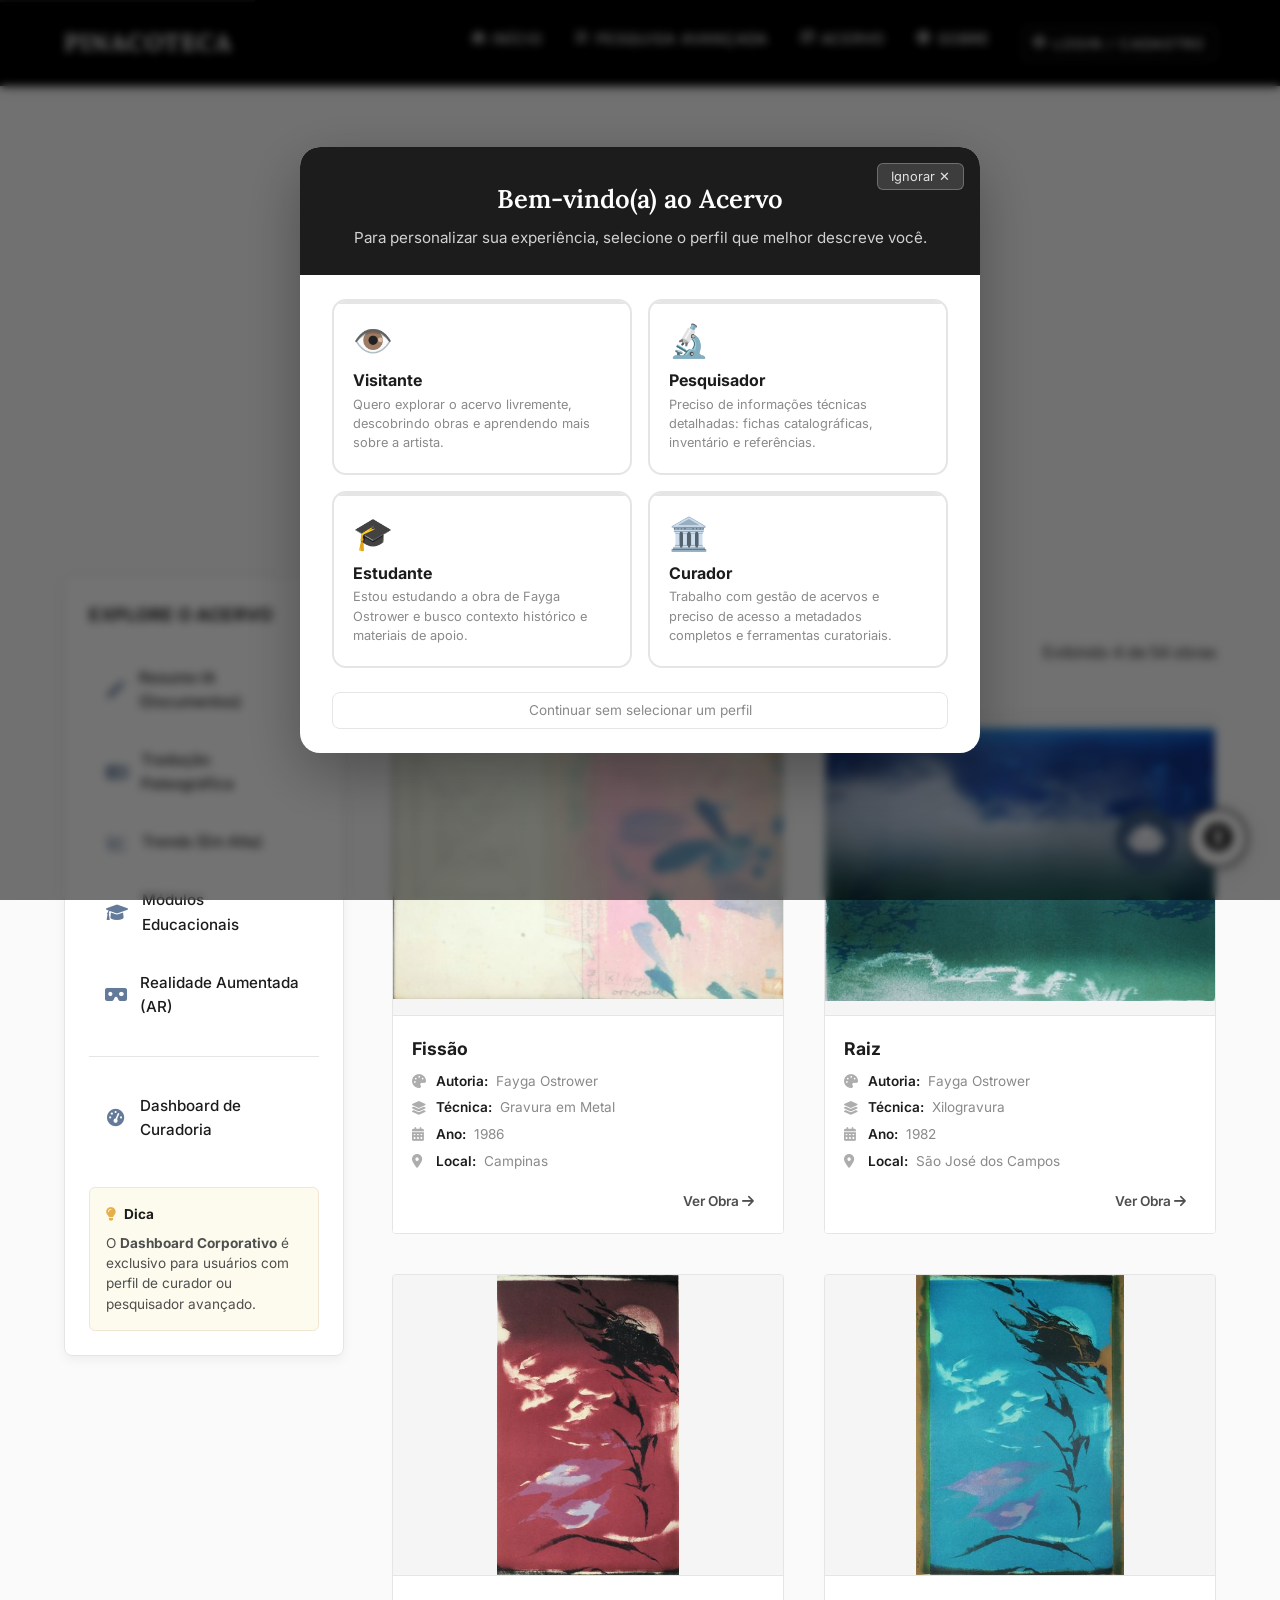
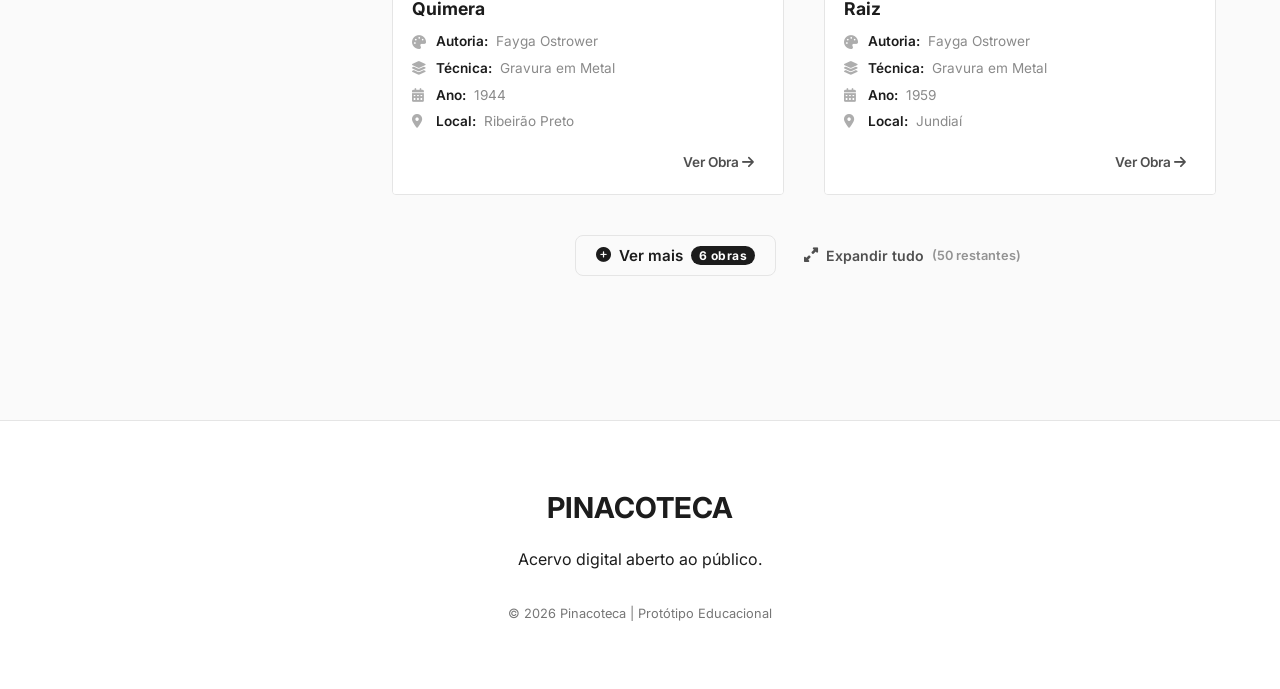
==== commit cc57c8e1: "feat: aprimora layout de busca avançada e ajusta contrastes" ====
--- a/index.html
+++ b/index.html
@@ -89,8 +89,50 @@
         <div class="acc-tooltip">Acessibilidade</div>
     </div>
 
+    
+    <!-- Chatbot Floating Panel -->
+    <div class="chat-trigger" role="button" aria-label="Assistente Inteligente" tabindex="0">
+        <i class="fas fa-robot"></i>
+        <div class="chat-tooltip">Assistente I.A.</div>
+    </div>
+    
+    <div class="chat-panel">
+        <div class="chat-panel-header">
+            <h3><i class="fas fa-robot"></i> Assistente</h3>
+            <button class="chat-panel-close" aria-label="Fechar"><i class="fas fa-times"></i></button>
+        </div>
+        <div class="chat-panel-body">
+            <div class="chat-bubble">
+                Olá! Sou o assistente da curadoria da Pinacoteca inteligente. Como posso guiar sua pesquisa hoje?
+            </div>
+            <div class="chat-bubble" style="background:#eef2f6; border-radius:12px; border-bottom-right-radius:2px; margin-left:20px; text-align:right; color:#2d3748; border-color:#d7e0e9;">
+                Gostaria de ver obras abstratas...
+            </div>
+            <div class="chat-bubble" style="opacity: 0.7; width: max-content; padding: 0.5rem 1rem;">
+                <i class="fas fa-circle" style="font-size:6px; animation: blink 1s infinite alternate;"></i>
+                <i class="fas fa-circle" style="font-size:6px; animation: blink 1s infinite alternate 0.2s;"></i>
+                <i class="fas fa-circle" style="font-size:6px; animation: blink 1s infinite alternate 0.4s;"></i>
+            </div>
+        </div>
+        <div class="chat-panel-input">
+            <input type="text" placeholder="Digite sua mensagem...">
+            <button><i class="fas fa-paper-plane"></i></button>
+        </div>
+    </div>
+
     <script src="script.js"></script>
     <script src="accessibility.js"></script>
     <script src="profile.js"></script>
+    <!-- VLibras Widget -->
+    <div vw class="enabled">
+        <div vw-access-button class="active"></div>
+        <div vw-plugin-wrapper>
+            <div class="vw-plugin-top-wrapper"></div>
+        </div>
+    </div>
+    <script src="https://vlibras.gov.br/app/vlibras-plugin.js"></script>
+    <script>
+        new window.VLibras.Widget('https://vlibras.gov.br/app');
+    </script>
 </body>
 </html>
--- a/style.css
+++ b/style.css
@@ -149,7 +149,7 @@
     color: var(--primary-color);
     position: relative;
     margin-bottom: 2rem;
-    margin-top: 80px; /* offset for nav */
+    margin-top: 120px; /* offset for nav + breathing room */
 }
 
 .hero::after {
@@ -642,6 +642,75 @@
     margin-top: 2rem;
 }
 
+/* Load More Controls */
+.load-more-controls {
+    display: flex;
+    align-items: center;
+    justify-content: center;
+    gap: 1rem;
+    padding: 2.5rem 0 1rem;
+    flex-wrap: wrap;
+}
+
+.load-more-btn {
+    padding: 0.75rem 2rem;
+    font-size: 0.95rem;
+    font-weight: 600;
+    border-radius: 4px;
+    display: inline-flex;
+    align-items: center;
+    gap: 0.6rem;
+    transition: var(--transition);
+    cursor: pointer;
+}
+
+.load-more-btn:hover {
+    transform: translateY(-2px);
+    box-shadow: 0 4px 12px rgba(0,0,0,0.1);
+}
+
+.load-more-badge {
+    background: var(--primary-color);
+    color: var(--white);
+    font-size: 0.75rem;
+    padding: 2px 8px;
+    border-radius: 20px;
+    font-weight: 700;
+    letter-spacing: 0.5px;
+}
+
+.btn-secondary .load-more-badge {
+    background: var(--primary-color);
+    color: var(--white);
+}
+
+.load-expand-btn {
+    font-size: 0.88rem;
+    color: var(--text-medium);
+    display: inline-flex;
+    align-items: center;
+    gap: 0.5rem;
+    padding: 0.75rem 1.2rem;
+    border-radius: 4px;
+}
+
+.load-more-done {
+    display: flex;
+    align-items: center;
+    gap: 0.5rem;
+    color: var(--color-success);
+    font-size: 0.9rem;
+    font-weight: 500;
+    padding: 1rem;
+    background: rgba(46, 125, 50, 0.05);
+    border: 1px solid rgba(46, 125, 50, 0.15);
+    border-radius: 8px;
+}
+
+.load-more-done i {
+    font-size: 1.1rem;
+}
+
 /* Responsive */
 
 /* --- Breakpoint intermediário: ícones apenas (sem quebra de linha) --- */
@@ -1504,3 +1573,174 @@
     opacity: 1;
     transform: translateX(-50%) translateY(0);
 }
+
+/* =========================================================
+   Chatbot Panel
+   ========================================================= */
+.chat-trigger {
+    position: fixed;
+    bottom: 2rem;
+    right: 6.5rem; /* Left of the acc-trigger which is at 2rem usually size 60px -> 6.5rem is safe */
+    width: 60px;
+    height: 60px;
+    background: var(--accent-color);
+    color: var(--white);
+    border-radius: 50%;
+    display: flex;
+    justify-content: center;
+    align-items: center;
+    font-size: 1.8rem;
+    cursor: pointer;
+    box-shadow: 0 4px 20px rgba(61,90,128,0.3);
+    z-index: 2000;
+    transition: var(--transition);
+    border: none;
+}
+
+.chat-trigger:hover,
+.chat-trigger.active {
+    transform: scale(1.1);
+    background: var(--accent-active);
+}
+
+.chat-tooltip {
+    position: absolute;
+    right: 70px;
+    bottom: 15px;
+    background: var(--accent-active);
+    color: var(--white);
+    padding: 0.5rem 1rem;
+    border-radius: 8px;
+    font-size: 0.8rem;
+    white-space: nowrap;
+    opacity: 0;
+    transform: translateX(20px);
+    transition: var(--transition);
+    pointer-events: none;
+}
+
+.chat-trigger:hover .chat-tooltip {
+    opacity: 1;
+    transform: translateX(0);
+}
+
+.chat-panel {
+    position: fixed;
+    bottom: 7rem;
+    right: 2rem;
+    width: 350px;
+    background: var(--white);
+    border-radius: 16px;
+    box-shadow: 0 8px 40px rgba(0,0,0,0.18);
+    z-index: 1999;
+    border: 1px solid var(--border-color);
+    overflow: hidden;
+    opacity: 0;
+    transform: translateY(20px) scale(0.95);
+    pointer-events: none;
+    transition: opacity 0.25s ease, transform 0.25s ease;
+    display: flex;
+    flex-direction: column;
+}
+
+.chat-panel.open {
+    opacity: 1;
+    transform: translateY(0) scale(1);
+    pointer-events: all;
+}
+
+.chat-panel-header {
+    background: var(--accent-color);
+    color: var(--white);
+    padding: 1.2rem 1.5rem;
+    display: flex;
+    align-items: center;
+    justify-content: space-between;
+}
+
+.chat-panel-header h3 {
+    font-size: 1rem;
+    font-weight: 600;
+    display: flex;
+    align-items: center;
+    gap: 0.5rem;
+    margin: 0;
+}
+
+.chat-panel-close {
+    background: none;
+    border: none;
+    color: rgba(255,255,255,0.7);
+    cursor: pointer;
+    font-size: 1rem;
+    padding: 4px;
+    transition: color 0.2s;
+}
+
+.chat-panel-close:hover { color: white; }
+
+.chat-panel-body {
+    padding: 1.5rem;
+    background: #f8fafc;
+    min-height: 250px;
+    display: flex;
+    flex-direction: column;
+    gap: 1rem;
+}
+
+.chat-bubble {
+    background: white;
+    padding: 1rem;
+    border-radius: 12px;
+    border-bottom-left-radius: 2px;
+    box-shadow: 0 2px 4px rgba(0,0,0,0.05);
+    font-size: 0.9rem;
+    color: var(--text-color);
+    border: 1px solid #edf2f7;
+    position: relative;
+    line-height: 1.4;
+}
+
+.chat-panel-input {
+    padding: 1rem;
+    background: white;
+    border-top: 1px solid var(--border-color);
+    display: flex;
+    gap: 0.5rem;
+}
+
+.chat-panel-input input {
+    flex: 1;
+    padding: 0.8rem;
+    border: 1px solid #e2e8f0;
+    border-radius: 20px;
+    font-size: 0.9rem;
+    outline: none;
+    transition: var(--transition);
+}
+.chat-panel-input input:focus {
+    border-color: var(--accent-color);
+}
+
+.chat-panel-input button {
+    background: var(--accent-color);
+    color: white;
+    border: none;
+    width: 40px;
+    height: 40px;
+    border-radius: 50%;
+    cursor: pointer;
+    display: flex;
+    justify-content: center;
+    align-items: center;
+    transition: var(--transition);
+}
+.chat-panel-input button:hover {
+    background: var(--accent-hover);
+    transform: scale(1.05);
+}
+
+@keyframes blink {
+    0% { opacity: 0.3; }
+    100% { opacity: 1; }
+}
